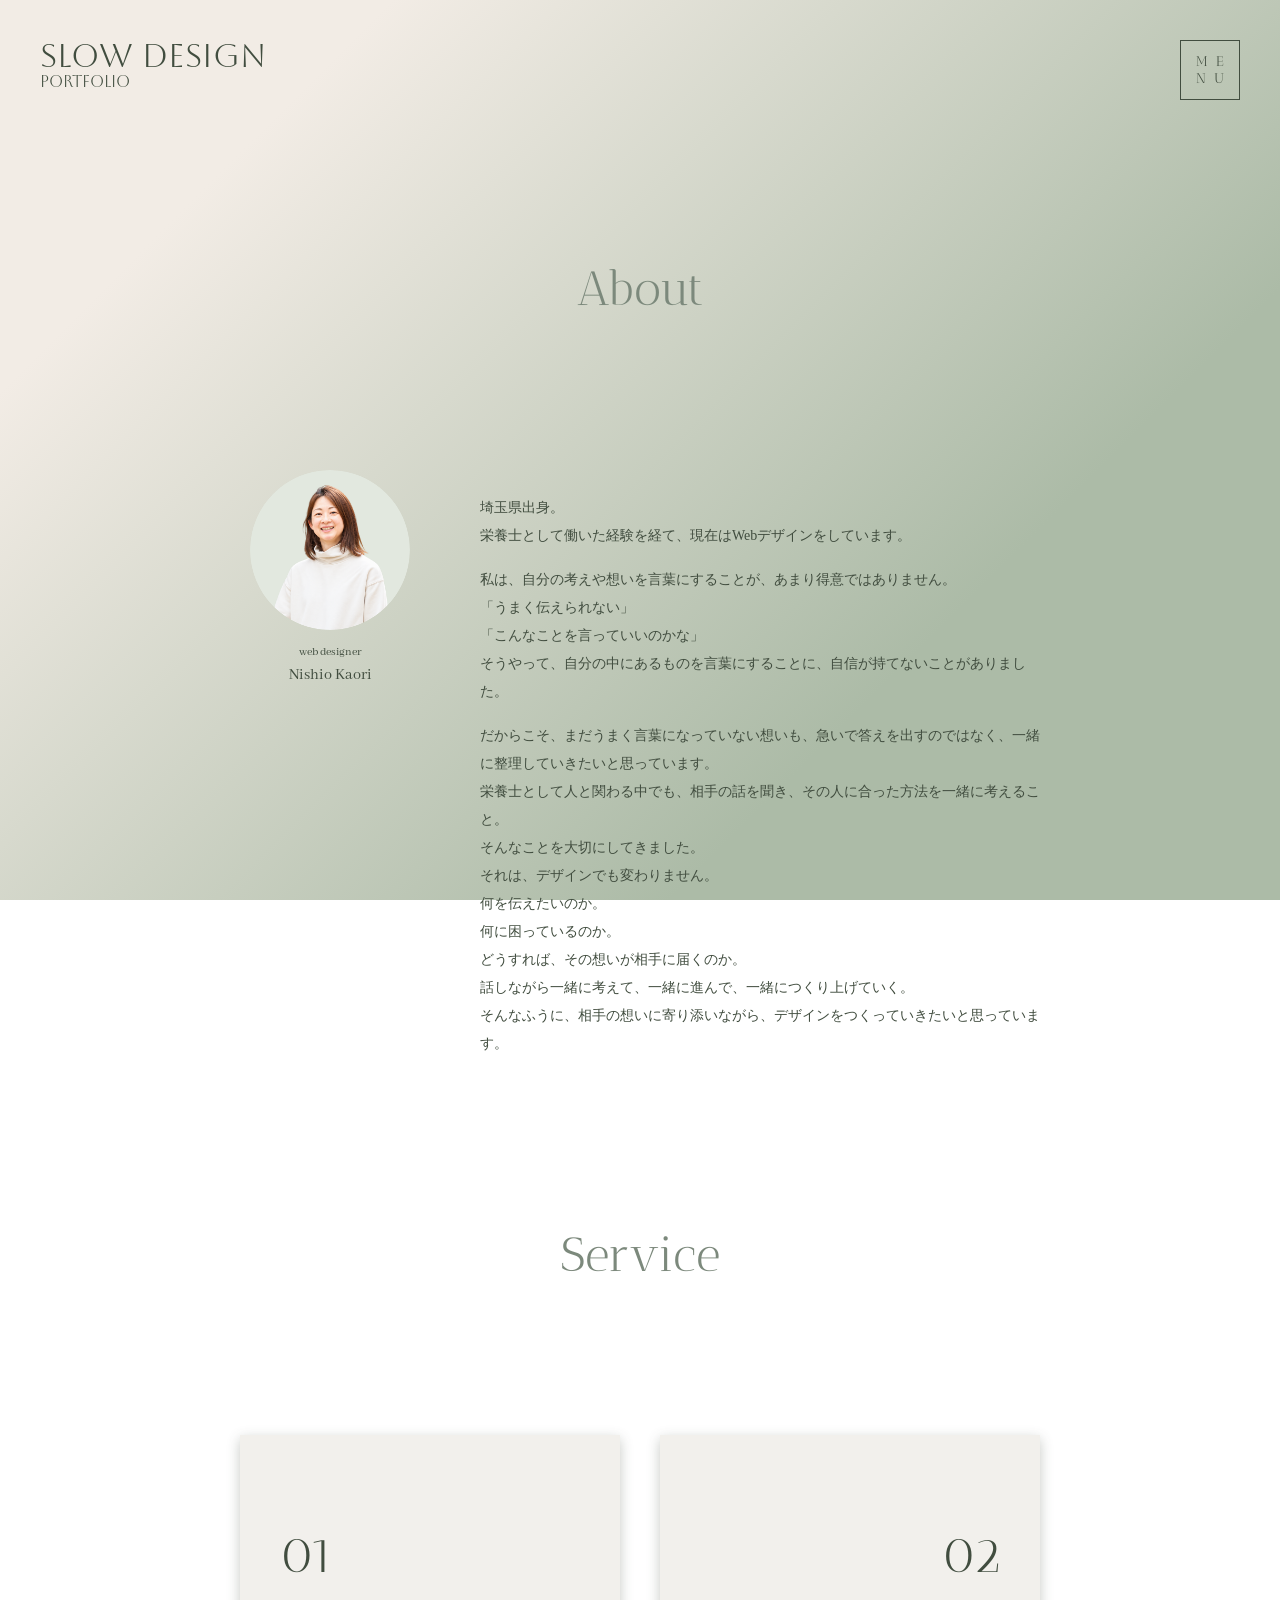
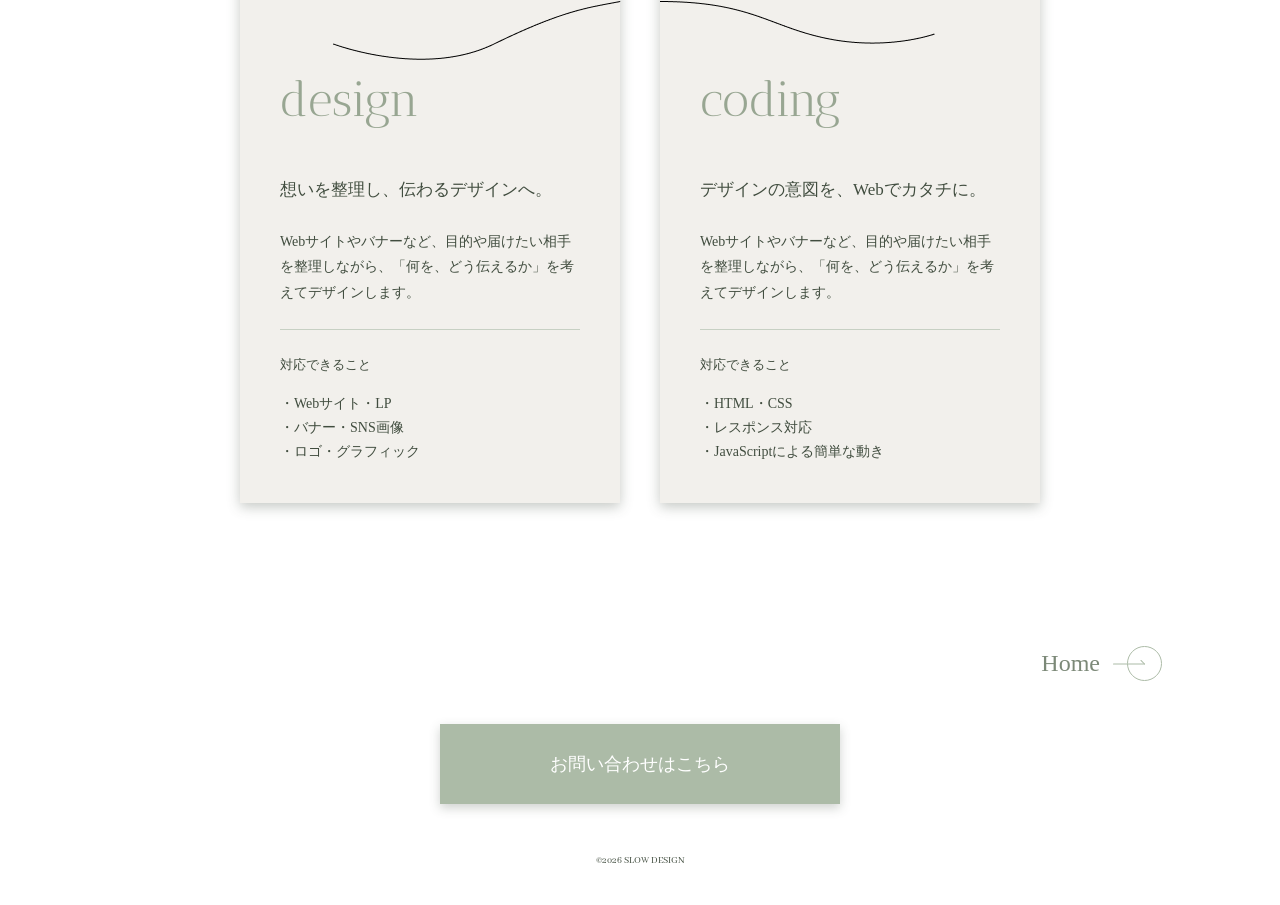
==== portfolio/about.html @ 8094ee2d "更新2回目" ====
<!DOCTYPE html>
<html lang="ja">
<head>
    <meta charset="UTF-8">
    <meta name="viewport" content="width=device-width, initial-scale=1.0">
<!-- Google Fonts -->
    <link rel="preconnect" href="https://fonts.googleapis.com">
    <link rel="preconnect" href="https://fonts.gstatic.com" crossorigin>
    <link href="https://fonts.googleapis.com/css2?family=Abhaya+Libre:wght@400;500;600;700;800&family=Aboreto&family=Antic+Didone&display=swap" rel="stylesheet">

<!-- css -->
    <link rel="stylesheet" href="css/reset.css">
    <link rel="stylesheet" href="css/style.css">
    <link rel="stylesheet" href="css/about.css">

<!-- Title -->
    <title>SLOW DESIGN PORTFOLIO</title>

</head>

<body>
    <!-- 背景 -->
     <div class="background"></div>

    <!-- ヘッダー -->
     <header class="header">

    <!-- ロゴ -->
        <a href="#" class="header-logo">
            <span class="header-logo-main">SLOW DESIGN</span>
            <span class="header-logo-sub">PORTFOLIO</span>
        </a>
     <!-- メニュー -->    
        <a class="menu-button" href="menu.html" aria-label="メニューを開く">
            <span>ME</span>
            <span>NU</span>
        </a>
     </header>

     <main class="about-page">
        <section class="about-intro">
            <h1 class="about-page-title">About</h1>

            <div class="about-profile">
                <div class="about-profile-info">
                    <img src="images/pf-profile.png" alt="プロフィール画像">
                    <p class="about-role">web designer</p>
                    <p class="about-name">Nishio Kaori</p>
                </div>

                <div class="about-text">
                    <p>
                        埼玉県出身。<br>栄養士として働いた経験を経て、現在はWebデザインをしています。
                    </p>
                    <p>私は、自分の考えや想いを言葉にすることが、あまり得意ではありません。<br>「うまく伝えられない」<br>「こんなことを言っていいのかな」<br>そうやって、自分の中にあるものを言葉にすることに、自信が持てないことがありました。
                    </p> 
                    <p>だからこそ、まだうまく言葉になっていない想いも、急いで答えを出すのではなく、一緒に整理していきたいと思っています。<br>栄養士として人と関わる中でも、相手の話を聞き、その人に合った方法を一緒に考えること。<br>そんなことを大切にしてきました。<br>それは、デザインでも変わりません。<br>何を伝えたいのか。<br>何に困っているのか。<br>どうすれば、その想いが相手に届くのか。<br>話しながら一緒に考えて、一緒に進んで、一緒につくり上げていく。<br>そんなふうに、相手の想いに寄り添いながら、デザインをつくっていきたいと思っています。
                    </p>
                </div>
            </div>
        </section>

        
     <!--  Service -->
       <section class="service-intro" id="service">
        <h2 class="service-page-title">Service</h2>

        <div class="service-cards">
            <article class="service-card">
                <p class="service-number1">01</p>
                <div class="service-curve-left" aria-hidden="true">
                    <img src="images/Line 11.png" alt="">
                </div>
                <h3 class="service-name">design</h3>
                <p class="service-lead">想いを整理し、伝わるデザインへ。</p>
                <p class="service-description">
                    Webサイトやバナーなど、目的や届けたい相手を整理しながら、「何を、どう伝えるか」を考えてデザインします。
                </p>
                <div class="service-details">
                    <p>対応できること</p>
                    <ul>
                        <li>Webサイト・LP</li>
                        <li>バナー・SNS画像</li>
                        <li>ロゴ・グラフィック</li>
                    </ul>
                </div>
            </article>

            <article class="service-card">
                <p class="service-number2">02</p>
                <div class="service-curve-right service-curve-right" aria-hidden="true">
                    <img src="images/Line 12.png" alt="">
                </div>
                <h3 class="service-name">coding</h3>
                <p class="service-lead">デザインの意図を、Webでカタチに。</p>
                <p class="service-description">
                    Webサイトやバナーなど、目的や届けたい相手を整理しながら、「何を、どう伝えるか」を考えてデザインします。
                </p>
                <div class="service-details">
                    <p>対応できること</p>
                    <ul>
                        <li>HTML・CSS</li>
                        <li>レスポンス対応</li>
                        <li>JavaScriptによる簡単な動き</li>
                    </ul>
                </div>
            </article>
        </div>
       </section>
     </main>

      <!-- footer -->
    <footer class="detail-footer">
        <nav class="detail-footer-nav" aria-label="ページ移動">
            

            <a class="detail-home" href="index.html">
                <span>Home</span>
                <span class="detail-allworks-icon detail-home-icon" aria-hidden="true">
                    <span class="arrow-allworks-icon"></span>
                </span>
            </a>
        </nav>

        <a class="detail-contact-button" href="index.html#contact">お問い合わせはこちら</a>

        <small class="detail-copyright">©️2026 SLOW DESIGN</small>
    </footer>



</body>
</html>
---- portfolio/css/style.css ----
@charset "utf-8";


html {
scroll-behavior: smooth;
}

body {
color: #444d3f;
font-family: "Yu Mincho", "YuMincho", serif;
font-weight: 400;
line-height: 1.7;
}


/* =========================
   Font
========================= */

/* セクションタイトル */
.section-title {
font-family: "Antic Didone", serif;
}

/* ロゴ */
.header-logo {
    font-family: "Aboreto",serif;
}
/* その他の英語 */
.en-text {
font-family: "Abhaya Libre", serif;
}


/*==========
background
============*/

.background {
    position: fixed;
    inset: 0;
    z-index: 0;

    background: linear-gradient(
        135deg,
        #F2ECE5 18%,
        #ACBBA7 72%,
        #ACBBA7 100%
    );
}


/*==========
ヘッダー　ロゴ
===========*/

.header-logo {
    position: fixed;
    top: 40px;
    left: 40px;
    z-index: 10;
    display: flex;
    flex-direction: column;
    gap: 2px;
    color: #414D3F;
    font-family: "Aboreto",serif;
}

.header-logo-main {
    font-size: 32px;
    line-height: 1;
}
.header-logo-sub {
    font-size: 16px;
    line-height: 1;
}


/*==========
ヘッダー　MENU
===========*/

.menu-button {
    position: fixed;
    top: 40px;
    right: 40px;
    width: 60px;
    height: 60px;
    display: flex;
    flex-direction: column;
    gap: 3px;
    justify-content: center;
    align-items: center;

    border: 1px solid #414D3F;
    background: transparent;
    color: #414D3F;
    font-family: "Antic Didone", serif;
    font-size: 14px;
    line-height: 1;
    letter-spacing: 0.6em;

    cursor: pointer;
    z-index: 10;
}

.menu-button span {
    transform: translateX(0.3em);
}

/*==========
FV
===========*/
.fv-main {
    position: relative;
    padding-top: 70vh;
}

.fv-content {
    width: 100%;
}


/* FVコピー */
.fv-copy {
    margin-left: 15%;
    display: flex;
    flex-direction: column;
    gap: 16px;
}
.fv-copy-main {
    font-size: 24px;
}
.fv-copy-sub {
    font-size: 32px;
    margin-left: 290px;
}

/* ============
スクロールダウン
================ */
.scroll {
    margin-top: 80px;     
    display: flex;
    flex-direction: column;
    align-items: center;
    gap: 12px;
}

.scroll-text {
    writing-mode: vertical-lr;
    font-family: "Abhaya Libre", serif;
    font-size: 12px;
}
.scroll-line {
    position: relative;
    overflow: hidden;
    width: 1px;
    height: 80px;
    background-color: #C7D0C3;
}

.scroll-line::after {
    position: absolute;
    inset: 0;
    background-color: #444d3f;
    content: "";
    transform: scaleY(0);
    transform-origin: top;
    animation: scroll-line-flow 2.5s cubic-bezier(1, 0, 0, 1) infinite;
}

@keyframes scroll-line-flow {
    0% {
        transform: scaleY(0);
        transform-origin: top;
    }

    50% {
        transform: scaleY(1);
        transform-origin: top;
    }

    50.1% {
        transform: scaleY(1);
        transform-origin: bottom;
    }

    100% {
        transform: scaleY(0);
        transform-origin: bottom;
    }
}

/* サブコピー */
.sub-copy {
    margin-top: 80px;
    text-align: center;
    
}

/* サブコピーの動き*/
.text-reveal {
    opacity: 1;
    transform: translateY(0);
    transition: opacity 2.8s ease, transform 2.8s ease;
}

.js .text-reveal:not(.is-visible) {
    opacity: 0;
    transform: translateY(16px);
}

.sub-copy .text-reveal:nth-child(2) {
    transition-delay: 2.0s;
}

@media (prefers-reduced-motuon: reduce) {
    .text-reveal {
        transition: none;
        transition-delay: 0s;
        transform: none;
        opacity: 1;
    }
}




/*==========
ABOUT 
===========*/

.about {
    position: relative;
    min-height: 252px;
    margin-top: 240px;
    padding: 0 12% 0;

}

.about-title {
    position: absolute;
    top: 0;
    left: 15%;
    margin: 0;
    writing-mode: vertical-rl;
    font-size: 64px;
    font-weight: 400;
    line-height: 1;
    color: #fbfbfb;
}

.about-content {
    width: min(800px, calc(100% - 40px));
    margin-inline: auto;
}

.about-text {
    width: fit-content;
    max-width: 100%;
    font-size: 14px;
    margin-inline: auto;
    text-align: left;
    line-height: 2;
    letter-spacing: 2%;
}

.about-text p + p {
    margin-top: 8px;
}

.more-button {
    display: flex;
    align-items: center;
    /*justify-content: center;*/
    padding-left: 43px;
    width: 180px;
    min-height: 32px;
    margin: 40px 0 0 auto;
    border-radius: 5px;
    background: #F2F0EC;
    box-shadow: 0 3px 8px rgb(65 77 63 / 25%);
    color: #ACBBA7;
    font-family: "Abhaya Libre", serif;
    font-size: 14px;
    text-decoration: none;
}

/* and more の右矢印 */
.more-button {
    position: relative;
    display: flex;
    align-items: center;

}

.more-arrow {
    position: absolute;
    right: 16px;
    width: 20px;
    height: 1px;
    background: #ACBBA7;
}

.more-arrow::after {
    position: absolute;
    top: -4px;
    right: 0;
    width: 8px;
    height: 8px;
    border-top: 1px solid #ACBBA7;
    border-right: 1px solid #ACBBA7;
    content: "";
    transform: rotate(45deg);
}


/* ホバー時に色変える */
.more-button {
    transition: background-color 0.3s ease, color 0.3s ease;
}

.more-arrow,
.more-arrow::after {
    transition: background-color 0.3s ease, border-color 0.3s ease;
}

.more-button:hover {
    background-color: #ACBBA7;
    color: #fff;
}

.more-button:hover .more-arrow {
    background-color: #fff;
}
.more-button:hover .more-arrow::after {
    border-color: #fff;
}



/*=============
works
==============*/
.works {
    position: relative;
    margin-top: 240px;
}

.works-title {
    position: absolute;
    top: 0;
    left: 15%;
    margin: 0;
    writing-mode: vertical-rl;
    font-size: 64px;
    font-weight: 400;
    line-height: 1;
    color: #fbfbfb;
}

.works-content {
    width: min(800px, calc(100% - 64px));
    margin-inline: auto;
}

.works-meta {
    width: 100%;
}

.works-heading {
    display: flex;
    align-items: baseline;
    justify-content: flex-end;
    gap: 32px;
    margin-bottom: 12px;
    white-space: nowrap;
}

.works-category {
    flex: 0 0 auto;
    margin: 0;
    font-family: "Antic Didone", serif;
    font-size: 32px;
    font-weight: 400;
}

.works-types {
    display: flex;
    flex: 0 0 auto;
    gap: 20px;
    align-items: flex-end;
}

.works-types span {
    color: #fbfbfb;
    font-family: "Antic Didone", serif;
    font-size: 16px;
    display: inline-block;
    line-height: 1;
}

.works-types span.is-active {
    color: #444d3f;
    font-size: 2em;
    transform-origin: center bottom;
}

.works-image {
    position: relative;
    display: grid;
    place-items: center;
    min-height: 465px;
    overflow: hidden;
    border-radius: 10px;
}

.works-image img {
    display: block;
    width: 78%;
    height: auto;
    object-fit: contain;
}

/* スライダー矢印 */
.works-arrow {
    position: absolute;
    top: 50%;
    z-index: 1;
    width: 28px;
    height: 28px;
    padding: 0;
    border: 0;
    background: transparent;
    cursor: pointer;
    transform: translateY(-50%) rotate(45deg);
}

/* 矢印の2本の線 */
.works-arrow::before,
.works-arrow::after {
    position: absolute;
    content: "";
    background: #fff;
}

/* 横線 */
.works-arrow::before {
    width: 28px;
    height: 1px;
}
/* 縦線 */
.works-arrow::after {
    width: 1px;
    height: 28px;
}

/* 左向き */
.works-arrow-prev {
    left: 32px;
    transform: translateY(-50%) rotate(-45deg);
}

/* 右向き */
.works-arrow-next {
    right: 32px;
    transform: translateY(-50%) rotate(135deg);
}

/* and more の右矢印 */
.works-more {
    position: relative;
    display: flex;
    align-items: center;

}

.more-arrow {
    position: absolute;
    right: 16px;
    width: 20px;
    height: 1px;
    background: #ACBBA7;
}

.more-arrow::after {
    position: absolute;
    top: -4px;
    right: 0;
    width: 8px;
    height: 8px;
    border-top: 1px solid #ACBBA7;
    border-right: 1px solid #ACBBA7;
    content: "";
    transform: rotate(45deg);
}


.works-arrow-prev {
    left: 24px;
}

.works-arrow-next {
    right: 24px;
}

.works-caption {
    margin: 12px 0 0;
    text-align: right;
}

.works-more {
    position: relative;
    margin-top: 42px;
    margin-right: 0;
}

/*==========
Service
==========*/
.service {
    position: relative;
    margin-top: 240px;
    padding-bottom: 240px;
}

.service::after {
    position: absolute;
    right: 0;
    bottom: 0;
    left: 0;
    z-index: -1;
    height: 45%;
    background: linear-gradient(110deg, #F2ECE5, #ACBBA7);
    content: "";
}

.service-title {
    position: absolute;
    top: 0;
    left: 15%;
    margin: 0;
    color: #fbfbfb;
    font-size: 64px;
    font-weight: 400;
    line-height: 1;
    writing-mode: vertical-rl;
}

.service-cards {
    display: flex;
    justify-content: center;
    gap: 40px;
    width: min(800px, calc(100% - 64px));
    margin-inline: auto;
}

.service-card {
    position: relative;
    box-sizing: border-box;
    flex: 0 1 380px;
    min-height: 430px;
    padding: 80px 40px 40px;
    background: #F2F0EC;
    box-shadow: 0 4px 12px rgb(65 77 63 / 30%);
}

.service-number1 {
    margin: 0;
    text-align: left;
    font-family: "Antic Didone", serif;
    font-size: 48px;
}

.service-number2 {
    margin: 0;
    text-align: right;
    font-family: "Antic Didone", serif;
    font-size: 48px;
}

.service-curve-left {
    width: calc(100% + 80px);
    height: 42px;
    margin: 4px 53px 16px;
}

.service-curve-right {
    width: calc(100% + 80px);
    height: 42px;
    margin: 4px -40px 16px;
}

.service-curve img {
    display: block;
    width: 100%;
    height: 100%;
    object-fit: fill;
}

.service-name {
    margin: 0;
    color: #98a692;
    font-family: "Antic Didone", serif;
    font-size: 48px;
    font-weight: 400;
}

.service-lead {
    margin: 36px 0 24px;
    font-size: 17px;
}

.service-description {
    font-size: 14px;
    line-height: 1.8;
}

.service-details {
    font-size: 14px;
    margin-top: 24px;
    padding-top: 24px;
    border-top: 1px solid #C7D0C3;
}

.service-details p {
    font-size: 13px;
    margin: 0 0 16px;
}

.service-details ul {
    margin: 0;
    padding: 0;
    list-style: none;
}

.service-details li::before {
    content: "・";
}

/*============
contact
=============*/
.contact {
    position: relative;
    display: flex;
    align-items: center;
    justify-content: center;
}
.contact-title {
    position: absolute;
    top: 50%;
    left: 15%;
    margin: 0;
    color: #fbfbfb;
    font-size: 64px;
    font-weight: 400;
    line-height: 1;
    writing-mode: vertical-rl;
    transform: translateY(-50%);
}

.contact-content {
    width: min(100%, 0);
    margin-inline: auto;
}

.contact-content p {
    margin: 0;
    font-size: 14px;
    line-height: 1.8;
    text-align: left;
}

.contact-button {
    display: flex;
    align-items: center;
    justify-content: center;
    width: min(100%, 300px);
    min-height: 64px;
    margin: 40px auto 0;
    border-radius: 5px;
    background: #ACBBA7;
    box-shadow: 0 4px 10px rgb(65 77 63 / 25%);
    color: #fff;
    font-size: 15px;
    text-decoration: none;
}


.footer {
    position: relative;
    padding-top: 140px;
    text-align: center;
}

.copyright {
    display: block;
    margin: 0;
    font-size: 10px;
}



/* sp */
@media (max-width: 767px) {

    .header-logo {
        top: 20px;
        left: 20px;
    }

    .header-logo-main {
        font-size: 20px;
    }

    .header-logo-sub {
        font-size: 12px;
    }

    .menu-button {
        top: 20px;
        right: 20px;
        width: 40px;
        height: 40px;
        font-size: 10px;
    }

    .fv-copy {
        display: flex;
        flex-direction: column;
        gap: 12px;

        width: fit-content;
        max-width: calc(100% - 40px);
        margin-inline: auto;
    }

    .fv-copy-main {
        font-size: 18px;
    }

    .fv-copy-sub {
        margin-left: auto;
        margin-right: 0;
        font-size: 24px;
    }
/* About */
    .about {
        position: relative;
        margin-top: 160px;
    }

    .about-title {
        position: absolute;
        left: 0;
        font-size: 96px;
        z-index: 0;
    }
    .about-content {
        width: 100%;
        max-width: none;
        padding-top: 24px;
    }

    .about-text {
        position: relative;
        width: auto;
        text-align: left;
        z-index: 1;
    }

    .more-button {
        margin: 120px auto 0;
    }

/* Works */
    .works {
        margin-top: 140px;
    }

    .works-title {
        position: absolute;
        left: 0;
        font-size: 96px;
    }

    .works-content {
        padding-top: 24px;
    }

    .works-types {
    gap: 16px;
    }

    .works-types span {
    font-size: 12px;
    }

    .works-types span.is-active {
    font-size: 16px;
    }

    .worka-content {
        width: calc(100% - 80px);
    }
    
    .works-image {
        min-height: 0;
    }

    .works-image img {
        width: 100%;
    }

    .works-more {
        margin: 42px auto 0;
    }

    .works-arrow::before {
        width: 13px
    }

    .works-arrow::after {
    height: 13px;
    }

    .works-more {
        margin: 100px auto 0;
}

/* service */
    .service-title {
        left: 0;
        font-size: 96px;
    }

    .service-cards {
        flex-direction: column;
        align-items: center;
        gap: 40px;
        width: calc(100% - 80px);
        padding-top: 24px;
    }

    .service-card {
        flex: none;
        width: 100%;
        min-height: 622px;
        padding: 80px 24px 40px;
    }

    .service {
        margin-top: 140px;
        padding-bottom: 0;

    }

    .service-lead {
    font-size: 16px;
}

/* contact */
    .contact-title {
        position: absolute;
        left: 0;
        font-size: 96px;
        margin-top: 100px;
        z-index: 0;
    }

    .contact-content {
        padding-top: 124px;
}

    .contact-content p {
        position: relative;
        font-size: 13px;
        max-width: 310px;
        z-index: 1;
    }



@media (max-width: 480px) {
    .fv-copy-main {
        font-size: 16px;
    }



    }
}
---- portfolio/css/about.css ----
@charset "utf-8";


html {
  scroll-behavior: smooth;
}

body {
  color: #414D3F;
  font-family: "Yu Mincho", "YuMincho", serif;
  font-weight: 400;
  line-height: 1.7;
}


/* =========================
   Font
========================= */

/* セクションタイトル */
.section-title {
  font-family: "Antic Didone", serif;
}

/* ロゴ */
.header-logo {
    font-family: "Aboreto",serif;
}
/* その他の英語 */
.en-text {
  font-family: "Abhaya Libre", serif;
}


/*==========
background
============*/

.background {
    position: fixed;
    inset: 0;
    z-index: 0;

    background: linear-gradient(
        135deg,
        #F2ECE5 18%,
        #ACBBA7 72%,
        #ACBBA7 100%
    );
}


/*==========
ヘッダー　ロゴ
===========*/

.header-logo {
    position: fixed;
    top: 40px;
    left: 40px;
    z-index: 10;
    display: flex;
    flex-direction: column;
    gap: 2px;
    color: #414D3F;
    font-family: "Aboreto",serif;
}

.header-logo-main {
    font-size: 32px;
    line-height: 1;
}
.header-logo-sub {
    font-size: 16px;
    line-height: 1;
}


/*==========
ヘッダー　MENU
===========*/

.menu-button {
    position: fixed;
    top: 40px;
    right: 40px;
    width: 60px;
    height: 60px;
    display: flex;
    flex-direction: column;
    gap: 3px;
    justify-content: center;
    align-items: center;

    border: 1px solid #414D3F;
    background: transparent;
    color: #414D3F;
    font-family: "Antic Didone", serif;
    font-size: 14px;
    line-height: 1;
    letter-spacing: 0.6em;

    cursor: pointer;
    
}

.menu-button span {
    transform: translateX(0.3em);
}




.about-intro {
    padding: 240px 0 0;
}

.about-page {
    position: relative;
    z-index: 1;
}

.about-page-title {
    margin: 0;
    color: #7c897c;
    font-family: "Antic Didone", serif;
    font-size: 48px;
    font-weight: 400;
    text-align: center;
}

.about-profile {
    display: grid;
    grid-template-columns: 180px minmax(0, 1fr);
    gap: 60px;
    width: min(800px, calc(100% - 64px ));
    margin: 140px auto 0;
}

.about-profile-info {
    text-align: center;
}

.about-profile-info img {
    display: block;
    width: 160px;
    aspect-ratio: 1;
    margin: 0 auto;
    border-radius: 50%;
    object-fit: cover;
}

.about-role {
    margin: 12px 0 0;
    font-family: "Abhaya Libre", serif;
    font-size: 12px;
}

.about-name {
    margin: 0;
    font-family: "Abhaya Libre", serif;
    font-size: 16px;
}

.about-text {
    font-size: 14px;
    line-height: 2;
    padding: 24px 0 0;
}

.about-text p {
    margin: 0 0 16px;
}


/*==========
 Service
==========*/
.service-intro {
    position: relative;
    margin-top: 140px;
}


.service-page-title {
    margin: 140px;
    color: #7c897c;
    font-family: "Antic Didone", serif;
    font-size: 48px;
    font-weight: 400;
    text-align: center;
}

.service-cards {
    display: flex;
    justify-content: center;
    gap: 40px;
    width: min(800px, calc(100% - 64px));
    margin-inline: auto;
}

.service-card {
    position: relative;
    box-sizing: border-box;
    flex: 0 1 380px;
    min-height: 430px;
    padding: 80px 40px 40px;
    background: #F2F0EC;
    box-shadow: 0 4px 12px rgb(65 77 63 / 30%);
}

.service-number1 {
    margin: 0;
    text-align: left;
    font-family: "Antic Didone", serif;
    font-size: 48px;
}

.service-number2 {
    margin: 0;
    text-align: right;
    font-family: "Antic Didone", serif;
    font-size: 48px;
}

.service-curve-left {
    width: calc(100% + 80px);
    height: 42px;
    margin: 4px 53px 16px;
}

.service-curve-right {
    width: calc(100% + 80px);
    height: 42px;
    margin: 4px -40px 16px;
}

.service-curve img {
    display: block;
    width: 100%;
    height: 100%;
    object-fit: fill;
}

.service-name {
    margin: 0;
    color: #98a692;
    font-family: "Antic Didone", serif;
    font-size: 48px;
    font-weight: 400;
}

.service-lead {
    margin: 36px 0 24px;
    font-size: 17px;
}

.service-description {
    font-size: 14px;
    line-height: 1.8;
}

.service-details {
    font-size: 14px;
    margin-top: 24px;
    padding-top: 24px;
    border-top: 1px solid #C7D0C3;
}

.service-details p {
    font-size: 13px;
    margin: 0 0 16px;
}

.service-details ul {
    margin: 0;
    padding: 0;
    list-style: none;
}

.service-details li::before {
    content: "・";
}


/*=================
footer
=================*/
.detail-footer {
    position: relative;
    z-index: 1;
    padding: 140px 0 28px;
}

.detail-footer-nav {
    display: flex;
    justify-content: space-between;
    width: min(100% - 320px, 1080px);
    margin: 0 160px;
    color: #7C8978;
    font-size: 24px;
}

/* ==================
左のAll Works の矢印　
=====================*/
.detail-allworks {
    display: flex;
    align-items: center;
    gap: 12px;
}

/* 丸の配置の要素 */
.detail-allworks-icon {
    position: relative;
    display: block;
    flex: 0 0 50px;
    height: 35px;
}

.detail-allworks-icon::before {
    position: absolute;
    top: 0;
    left: 0;
    width: 35px;
    height: 35px;
    border: 1px solid #ACBBA7;
    border-radius: 50%;
    content: "";
}

/* 丸の中央から右に伸びる線 */
.arrow-allworks-icon {
    position: absolute;
    top: 50%;
    left: 17px;
    width: 32px;
    height: 1px;
    border-radius: 9999px;
    background-color: #acbba7;
    transform: translateY(-50%);
}

/* 左向き矢印の上側の線 */
.arrow-allworks-icon::before {
    position: absolute;
    top: 0;
    left: o;
    width: 6px;
    height: 1px;
    border-radius: 9999px;
    background-color: #acbba7;
    content: "";
    transform: rotate(-45deg);
    transform-origin: 0.5px 50%;
}


/*=========
右のHome 矢印
============ */
.detail-home {
  display: flex;
  align-items: center;
  gap: 12px;
  margin-left: auto;
}

.detail-home-icon {
  transform: scaleX(-1);
}

.detail-allworks-icon::before {
    position: absolute;
    top: 0;
    left: 0;
    width: 35px;
    height: 35px;
    border: 1px solid #ACBBA7;
    border-radius: 50%;
    content: "";
}

/* 丸の中央から右に伸びる線 */
.arrow-allworks-icon {
    position: absolute;
    top: 50%;
    left: 17px;
    width: 32px;
    height: 1px;
    border-radius: 9999px;
    background-color: #acbba7;
    transform: translateY(-50%);
}

/* 左向き矢印の上側の線 */
.arrow-allworks-icon::before {
    position: absolute;
    top: 0;
    left: 0;
    width: 6px;
    height: 1px;
    border-radius: 9999px;
    background-color: #acbba7;
    content: "";
    transform: rotate(-45deg);
    transform-origin: 0.5px 50%;
}


.detail-contact-button {
    display: flex;
    align-items: center;
    justify-content: center;
    width: 400px;
    min-height: 80px;
    margin: 40px auto 0;
    background: #acbba7;
    box-shadow: 0 4px 10px rgb(65 77 63 / 25%);
    color: #fff;
    font-size: 18px;
}
/*  コピーライト */
.detail-copyright {
    display: block;
    margin-top: 48px;
    font-family: "Abhaya Libre", serif;
    font-size: 10px;
    text-align: center;
}




/* sp */
@media (max-width: 767px) {

    .header-logo {
        top: 20px;
        left: 20px;
    }

    .header-logo-main {
        font-size: 20px;
    }

    .header-logo-sub {
        font-size: 12px;
    }

    .menu-button {
        top: 20px;
        right: 20px;
        width: 40px;
        height: 40px;
        font-size: 10px;
    }

    .fv-copy {
        display: flex;
        flex-direction: column;
        gap: 12px;

        width: fit-content;
        max-width: calc(100% - 40px);
        margin-inline: auto;
    }

    .fv-copy-main {
        font-size: 18px;
    }

    .fv-copy-sub {
        margin-left: auto;
        margin-right: 0;
        font-size: 24px;
    }

}

/* sp */
    @media (max-width: 767px) {
        .about-intro {
            padding-top: 140px;
        }

        .about-page-title {
            margin-bottom: 80px;
        }

        .about-profile {
            display: flex;
            flex-direction: column;
            gap: 0;
            width: 100%;
            margin: 0 auto;
        }

        .about-profile-info img {
            width: 160px;
        }

        .about-text {
            width: calc(100% - 80px);
            margin: 80px auto 0;
            text-align: left;
        }

        .about-text p {
            margin-bottom: 16px;
        }

        .service-intro {
            margin-top: 80px;
        }
        .service-page-title {
            margin: 80px auto;
        }

/* service */
    .service-title {
        left: 0;
        font-size: 96px;
    }

    .service-cards {
        flex-direction: column;
        align-items: center;
        gap: 40px;
        width: calc(100% - 80px);
        padding-top: 24px;
    }

    .service-card {
        flex: none;
        width: 100%;
        min-height: 622px;
        padding: 80px 24px 40px;
    }

    .service {
        margin-top: 140px;
        padding-bottom: 0;

    }

    .service-lead {
    font-size: 16px;
    }

/* footer */
    

    .detail-footer {
        padding: 0;
    }

    .detail-footer-nav {
        box-sizing: border-box;
        width: 100%;
        height: 24px;
        margin: 80px 0 0 0;
        padding-right: 40px;
        justify-content: flex-end;
        font-size: 16px;
    }

    .detail-contact-button {
        width: 172px;
        min-height: 34px;
        margin: 36px auto 0;
        font-size: 12px;
    }

    .detail-copyright {
        margin: 40px 0 20px;
    }



}
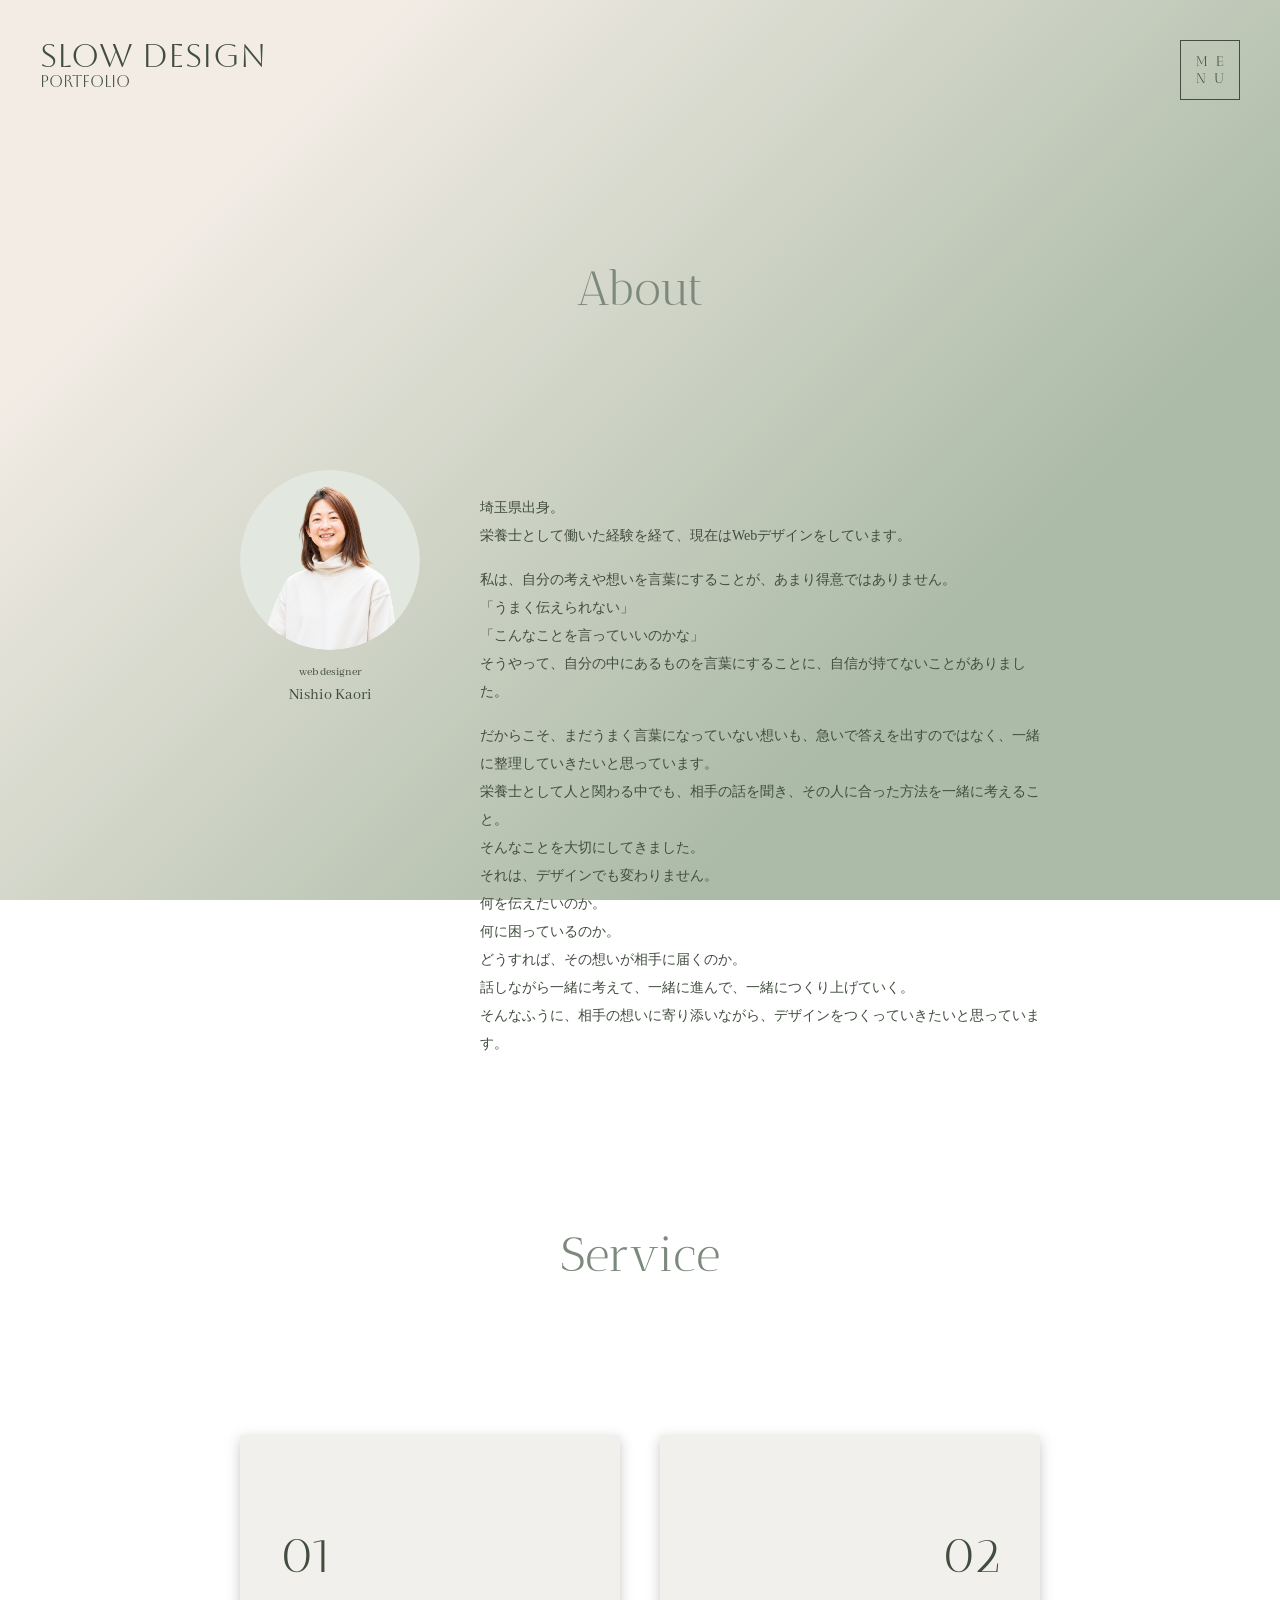
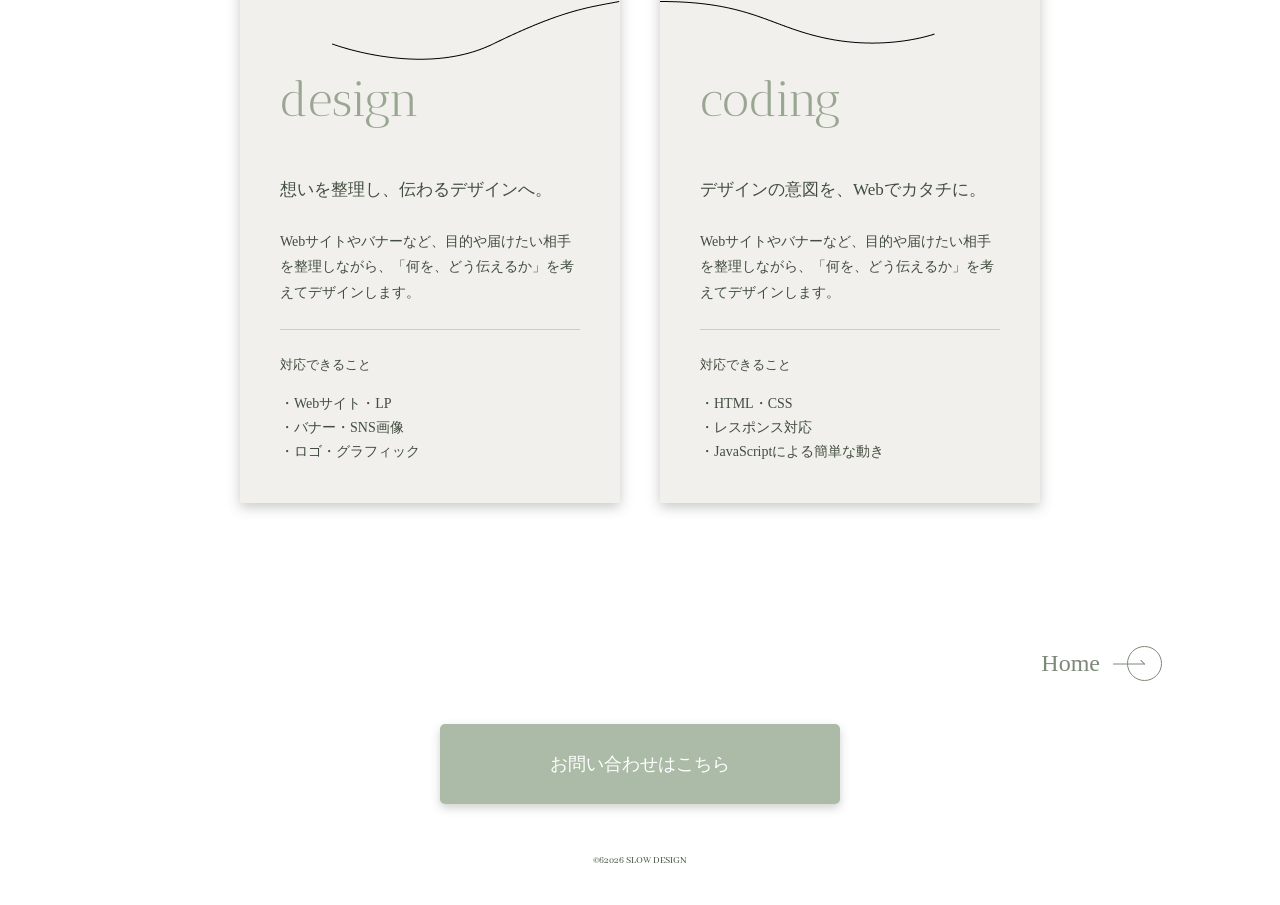
==== commit 7da91997: "3回目の提出" ====
--- a/portfolio/about.html
+++ b/portfolio/about.html
@@ -124,7 +124,7 @@
 
         <a class="detail-contact-button" href="index.html#contact">お問い合わせはこちら</a>
 
-        <small class="detail-copyright">©️2026 SLOW DESIGN</small>
+        <small class="detail-copyright">&copy;62026 SLOW DESIGN</small>
     </footer>
 
 
--- a/portfolio/css/style.css
+++ b/portfolio/css/style.css
@@ -102,6 +102,14 @@
 
     cursor: pointer;
     z-index: 10;
+    transition: background-color 0.3s ease, color 0..3s, border-color 0.3s ease;
+}
+
+.menu-button:hover,
+.munu-button:focus-visible {
+    background-color: #7C8978;
+    border-color: #7C8978;
+    color: #F2F0EC;
 }
 
 .menu-button span {
@@ -327,15 +335,15 @@
 }
 
 .more-button:hover {
-    background-color: #ACBBA7;
-    color: #fff;
+    background-color: #7C8978;
+    color: #F2F0EC;
 }
 
 .more-button:hover .more-arrow {
     background-color: #fff;
 }
 .more-button:hover .more-arrow::after {
-    border-color: #fff;
+    border-color: #F2F0EC;
 }
 
 
@@ -581,15 +589,29 @@
 }
 
 .service-curve-left {
-    width: calc(100% + 80px);
+    width: 100%;
     height: 42px;
-    margin: 4px 53px 16px;
+    margin: 4px 0 16px;
+    margin-left: 52px;
+}
+
+@media screen and (max-width: 890px) {
+    .service-curve-left {
+        margin-left: 40px;
+    }
 }
 
 .service-curve-right {
-    width: calc(100% + 80px);
+     width: 100%;
     height: 42px;
-    margin: 4px -40px 16px;
+    margin: 4px 0 16px;
+    margin-left: -40px;
+}
+
+@media screen and (max-width: 890px) {
+    .service-curve-right {
+        margin-left: -40px;
+    }
 }
 
 .service-curve img {
@@ -689,6 +711,17 @@
 }
 
 
+/* ホバー時に色変える */
+.contact-button {
+    transition: background-color 0.3s ease, color 0.3s ease;
+}
+
+.contact-button:hover {
+    background-color: #7C8978;
+    color: #F2F0EC;
+}
+
+
 .footer {
     position: relative;
     padding-top: 140px;
@@ -699,6 +732,113 @@
     display: block;
     margin: 0;
     font-size: 10px;
+}
+
+
+/* =============
+ローディング画面
+================ */
+.site-loader {
+    position: fixed;
+    inset: 0;
+    z-index: 9999;
+    display: grid;
+    place-items: center;
+    overflow: hidden;
+    background: #ACBBA7;
+    color: #F2F0EC;
+}
+
+.loader-content {
+    position: relative;
+    z-index: 2;
+    width: min(280px, 70vw);
+    text-align: center;
+    transition: opacity 0.5s ease;
+}
+
+.loader-logo {
+    margin-bottom: 12px;
+    font-family: "Aboreto",serif;
+    font-size: 32px;
+    line-height: 1;
+}
+
+.loader-percent {
+    margin-bottom: 8px;
+    font-family: "Antic Didone", serif;
+    font-size: 128px;
+    line-height: 1;
+}
+
+.loader-bar {
+    position: relative;
+    width: 100%;
+    height: 1px;
+    background: #7C8978;
+}
+
+.loader-bar span {
+    position: relative;
+    display: block;
+    width: 0;
+    height: 100%;
+    background: #F2F0EC;
+    transition: width 0.1s linear;
+}
+
+.loader-bar span::after {
+    position: absolute;
+    top: 50%;
+    right: 0;
+    width: 6px;
+    height: 6px;
+    border-radius: 50%;
+    background: #F2F0EC;
+    box-shadow: 0 0 10px 4px rgba(242, 240, 236, 0.7);
+    content: "";
+    transform: translate(50%, -50%);
+}
+
+.loader-mist {
+    position: absolute;
+    inset: 0;
+    overflow: hidden;
+    pointer-events: none;
+}
+
+.loader-mist span {
+    position: absolute;
+    width: 20vmax;
+    height: 20vmax;
+    border-radius: 50%;
+    background: rgba(255, 255, 255, 0.78);
+    filter: blur(35px);
+    opacity: 0;
+    transform: scale(0.65);
+}
+
+
+.site-loader.is-revealing .loader-content {
+    opacity: 0;
+}
+
+.site-loader.is-revealing .loader-mist span {
+    animation: loader-circle-float 0.8s ease-out forwards;
+}
+
+@keyframes loader-circle-float {
+    to {
+        opacity: 0.8;
+        transform: scale(1.05);
+    }
+}
+
+.site-loader.is-hidden {
+    visibility: hidden;
+    opacity: 0;
+    pointer-events: none;
+    transition: opacity 2.5s ease, visibility 0s linear 2.5s;
 }
 
 
@@ -860,6 +1000,16 @@
     .service-lead {
     font-size: 16px;
 }
+
+
+    .service-curve-left {
+        margin-left: -24px;
+    }
+
+    .service-curve-right {
+        margin-left: -24px;
+    }
+
 
 /* contact */
     .contact-title {
--- a/portfolio/css/about.css
+++ b/portfolio/css/about.css
@@ -143,7 +143,7 @@
 
 .about-profile-info img {
     display: block;
-    width: 160px;
+    width: 250px;
     aspect-ratio: 1;
     margin: 0 auto;
     border-radius: 50%;
@@ -223,16 +223,31 @@
     font-size: 48px;
 }
 
+
 .service-curve-left {
-    width: calc(100% + 80px);
+    width: 100%;
     height: 42px;
-    margin: 4px 53px 16px;
+    margin: 4px 0 16px;
+    margin-left: 52px;
+}
+
+@media screen and (max-width: 890px) {
+    .service-curve-left {
+        margin-left: 40px;
+    }
 }
 
 .service-curve-right {
-    width: calc(100% + 80px);
+     width: 100%;
     height: 42px;
-    margin: 4px -40px 16px;
+    margin: 4px 0 16px;
+    margin-left: -40px;
+}
+
+@media screen and (max-width: 890px) {
+    .service-curve-right {
+        margin-left: -40px;
+    }
 }
 
 .service-curve img {
@@ -364,7 +379,15 @@
   align-items: center;
   gap: 12px;
   margin-left: auto;
-}
+  color: #7C8978;
+  transition: color 0.3s ease;
+}
+
+.detail-home:hover,
+.detail-home:focus-visible {
+    color: #F2F0EC;
+}
+
 
 .detail-home-icon {
   transform: scaleX(-1);
@@ -376,9 +399,17 @@
     left: 0;
     width: 35px;
     height: 35px;
-    border: 1px solid #ACBBA7;
+    border: 1px solid #7C8978;
     border-radius: 50%;
     content: "";
+    border-color: currentColor;
+    transition: border-color 0.3s ease;
+}
+
+.detail-home .arrow-allworks-icon,
+.detail-home .arrow-allworks-icon::before {
+    background-color: currentColor;
+    transition: background-color 0.3s ease;
 }
 
 /* 丸の中央から右に伸びる線 */
@@ -419,7 +450,19 @@
     box-shadow: 0 4px 10px rgb(65 77 63 / 25%);
     color: #fff;
     font-size: 18px;
-}
+    border-radius: 5px;
+    transition: background-color 0.3s ease, color 0.3s;
+}
+
+.detail-contact-button:hover {
+    background-color: #7C8978;
+    color: #F2F0EC;
+}
+
+
+
+
+
 /*  コピーライト */
 .detail-copyright {
     display: block;
@@ -497,7 +540,7 @@
         }
 
         .about-profile-info img {
-            width: 160px;
+            width: 200px;
         }
 
         .about-text {
@@ -548,6 +591,15 @@
     font-size: 16px;
     }
 
+
+
+    .service-curve-left {
+        margin-left: -24px;
+    }
+
+    .service-curve-right {
+        margin-left: -24px;
+    }
 /* footer */
     
 
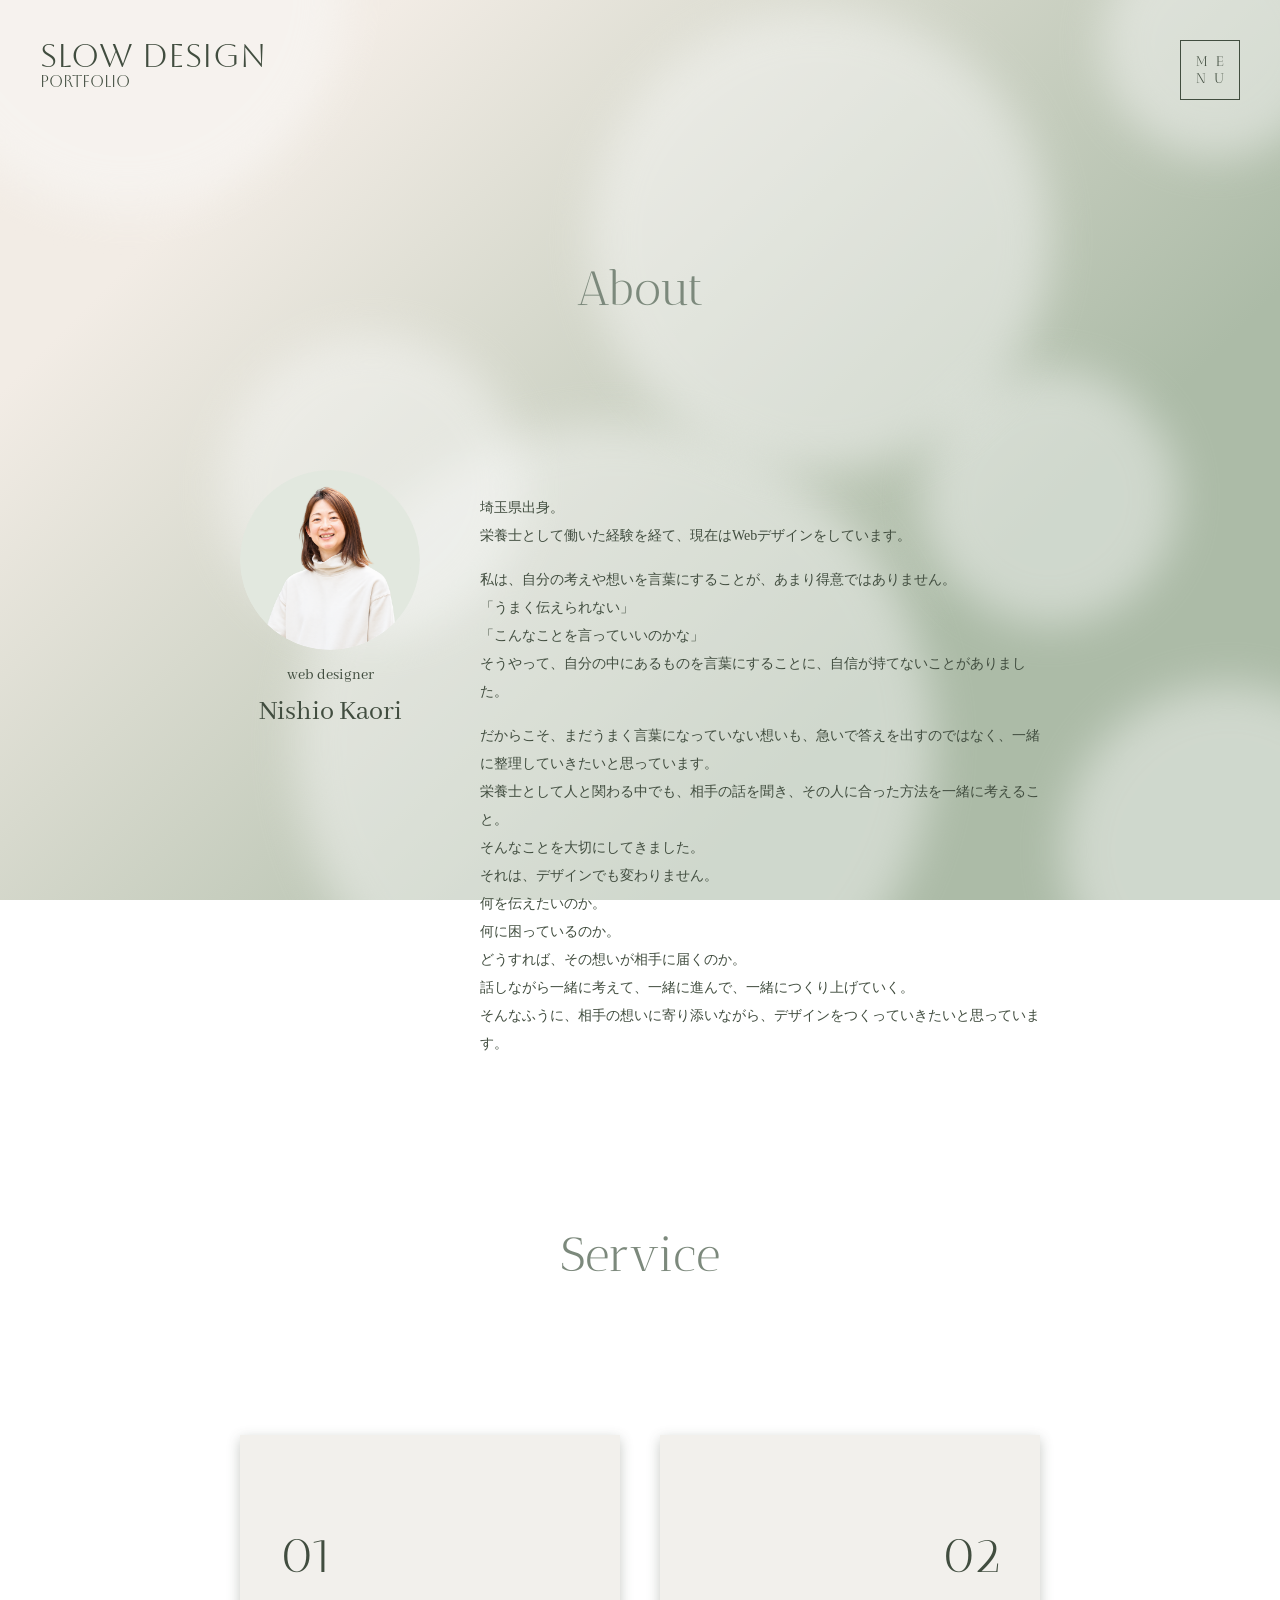
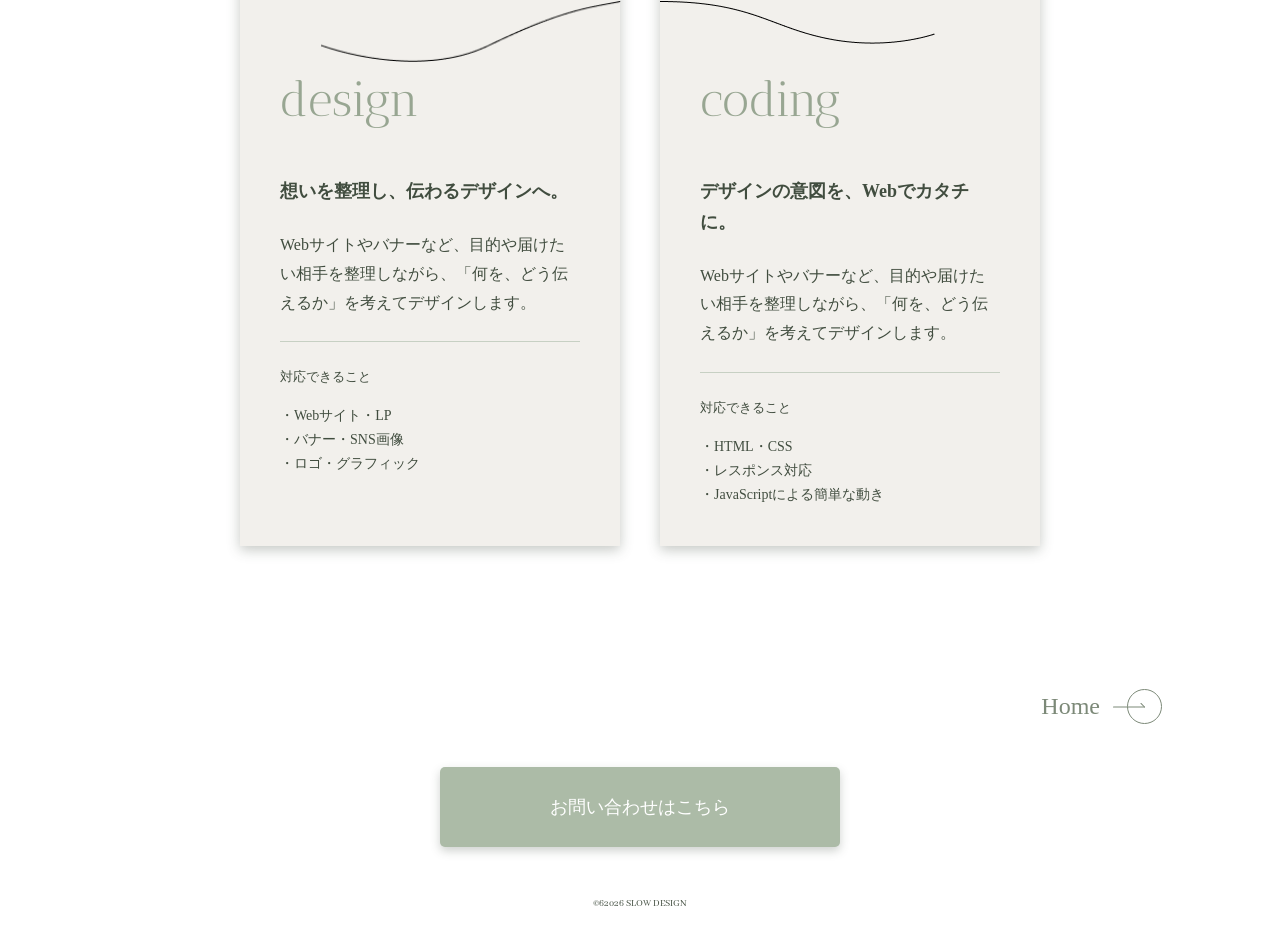
==== commit 3a1797cf: "4回目の提出" ====
--- a/portfolio/about.html
+++ b/portfolio/about.html
@@ -20,13 +20,21 @@
 
 <body>
     <!-- 背景 -->
-     <div class="background"></div>
+     <div class="background" aria-hidden="true">
+        <span></span>
+        <span></span>
+        <span></span>
+        <span></span>
+        <span></span>
+        <span></span>
+        <span></span>
+    </div>
 
     <!-- ヘッダー -->
      <header class="header">
 
     <!-- ロゴ -->
-        <a href="#" class="header-logo">
+        <a class="header-logo" href="index.html" aria-label="ホームを開く">
             <span class="header-logo-main">SLOW DESIGN</span>
             <span class="header-logo-sub">PORTFOLIO</span>
         </a>
--- a/portfolio/css/style.css
+++ b/portfolio/css/style.css
@@ -40,6 +40,7 @@
     position: fixed;
     inset: 0;
     z-index: 0;
+    overflow: hidden;
 
     background: linear-gradient(
         135deg,
@@ -49,6 +50,76 @@
     );
 }
 
+/* 霞んだ丸 */
+.background span {
+    position: absolute;
+    display: block;
+    width: 34vw;
+    aspect-ratio: 1;
+    border-radius: 50%;
+    background: #fbfbfb;
+    filter: blur(22px);
+    opacity: 0.45;
+    animation: background-mist-float 2s ease-in-out infinite alternate;
+}
+
+/* 丸の初期位置と大きさをそれぞれかえる */
+.background span:nth-child(1) {
+    top: -25%;
+    left: -7%;
+}
+
+.background span:nth-child(2) {
+    top: 41%;
+    right: 8%;
+    width: 20vw;
+    animation-delay: -2s;
+}
+
+.background span:nth-child(3) {
+    top: 47%;
+    right: 27%;
+    width: 50vw;
+    animation-delay: -4s;
+}
+
+.background span:nth-child(4) {
+    top: -8%;
+    right: -4%;
+    width: 18vw;
+    animation-delay: -1s;
+}
+
+.background span:nth-child(5) {
+    top: 1%;
+    right: 18%;
+    width: 36vw;
+    animation-delay: -3s;
+}
+
+.background span:nth-child(6) {
+    top: 37%;
+    right: 59%;
+    width: 24vw;
+    animation-delay: -2s;
+}
+
+.background span:nth-child(7) {
+    top: 76%;
+    right: -9%;
+    width: 26vw;
+    animation-delay: -4s;
+}
+
+@keyframes background-mist-float {
+    from {
+        transform: translate(0, 0) scale(0.85);
+    }
+
+    to {
+        transform:translate(22px, -18px) scale(1.15s);
+    }
+}
 
 /*==========
 ヘッダー　ロゴ
@@ -204,14 +275,14 @@
 .sub-copy {
     margin-top: 80px;
     text-align: center;
-    
+    font-size: 20px;
 }
 
 /* サブコピーの動き*/
 .text-reveal {
     opacity: 1;
     transform: translateY(0);
-    transition: opacity 2.8s ease, transform 2.8s ease;
+    transition: opacity 1.5s ease, transform 1.5s ease;
 }
 
 .js .text-reveal:not(.is-visible) {
@@ -220,7 +291,7 @@
 }
 
 .sub-copy .text-reveal:nth-child(2) {
-    transition-delay: 2.0s;
+    transition-delay: 0.7s;
 }
 
 @media (prefers-reduced-motuon: reduce) {
@@ -277,6 +348,21 @@
 .about-text p + p {
     margin-top: 8px;
 }
+/* ふわっと　*/
+.advanced {
+    --ease-out-puint: cubic-bezier(0.22, 1, 0.36, 1);
+    --ease-out-cubic: cubic-bezier(0.33, 1, 0.68, 1);
+
+    opacity: 0;
+    translate: 0 13%;
+    transition: opacity 2.2s var(--ease-out-cubic),
+    translate 2.2s var(--ease-out-puint);
+}
+
+.advanced.isActive {
+    opacity: 1;
+    translate: 0 0;
+}
 
 .more-button {
     display: flex;
@@ -284,14 +370,14 @@
     /*justify-content: center;*/
     padding-left: 43px;
     width: 180px;
-    min-height: 32px;
+    min-height: 36px;
     margin: 40px 0 0 auto;
     border-radius: 5px;
     background: #F2F0EC;
     box-shadow: 0 3px 8px rgb(65 77 63 / 25%);
-    color: #ACBBA7;
+    color: #7C8978;
     font-family: "Abhaya Libre", serif;
-    font-size: 14px;
+    font-size: 16px;
     text-decoration: none;
 }
 
@@ -308,7 +394,7 @@
     right: 16px;
     width: 20px;
     height: 1px;
-    background: #ACBBA7;
+    background: #7C8978;
 }
 
 .more-arrow::after {
@@ -317,8 +403,8 @@
     right: 0;
     width: 8px;
     height: 8px;
-    border-top: 1px solid #ACBBA7;
-    border-right: 1px solid #ACBBA7;
+    border-top: 1px solid #7C8978;
+    border-right: 1px solid #7C8978;
     content: "";
     transform: rotate(45deg);
 }
@@ -326,7 +412,8 @@
 
 /* ホバー時に色変える */
 .more-button {
-    transition: background-color 0.3s ease, color 0.3s ease;
+    
+    transition: transform 0.3s ease, background-color 0.3s ease, border-color 0.3s ease;
 }
 
 .more-arrow,
@@ -344,6 +431,11 @@
 }
 .more-button:hover .more-arrow::after {
     border-color: #F2F0EC;
+}
+
+.more-button:hover,
+.more-button:focus-visible {
+    transform: scale(1.05);
 }
 
 
@@ -489,17 +581,17 @@
     right: 16px;
     width: 20px;
     height: 1px;
-    background: #ACBBA7;
+    background: #7C8978;
 }
 
 .more-arrow::after {
     position: absolute;
     top: -4px;
-    right: 0;
-    width: 8px;
-    height: 8px;
-    border-top: 1px solid #ACBBA7;
-    border-right: 1px solid #ACBBA7;
+    right: 1px;
+    width: 9px;
+    height: 9px;
+    border-top: 1px solid #7C8978;
+    border-right: 1px solid #7C8978;
     content: "";
     transform: rotate(45deg);
 }
@@ -570,7 +662,7 @@
     flex: 0 1 380px;
     min-height: 430px;
     padding: 80px 40px 40px;
-    background: #F2F0EC;
+    background: #f2f0ecc7;
     box-shadow: 0 4px 12px rgb(65 77 63 / 30%);
 }
 
@@ -591,18 +683,27 @@
 .service-curve-left {
     width: 100%;
     height: 42px;
-    margin: 4px 0 16px;
-    margin-left: 52px;
-}
-
-@media screen and (max-width: 890px) {
+    margin: 4px 0 16px 41px;
+}
+
+.service-curve-left img {
+    max-width: none;
+    width: 100%;
+}
+
+@media screen and (max-width: 767px) {
     .service-curve-left {
         margin-left: 40px;
     }
+    .service-curve-left img {
+        max-width: 100%;
+        width: auto;
+    }
+
 }
 
 .service-curve-right {
-     width: 100%;
+    width: 100%;
     height: 42px;
     margin: 4px 0 16px;
     margin-left: -40px;
@@ -696,6 +797,7 @@
 }
 
 .contact-button {
+    position: relative;
     display: flex;
     align-items: center;
     justify-content: center;
@@ -706,14 +808,14 @@
     background: #ACBBA7;
     box-shadow: 0 4px 10px rgb(65 77 63 / 25%);
     color: #fff;
-    font-size: 15px;
+    font-size: 16px;
     text-decoration: none;
 }
 
 
-/* ホバー時に色変える */
+/* ホバー時に色変える・Zoom */
 .contact-button {
-    transition: background-color 0.3s ease, color 0.3s ease;
+    transition: transform 0.3s ease, background-color 0.3s ease, color 0.3s ease;
 }
 
 .contact-button:hover {
@@ -734,6 +836,10 @@
     font-size: 10px;
 }
 
+.contact-button:hover,
+.contact-button:focus-visible {
+    transform: scale(1.05);
+}
 
 /* =============
 ローディング画面
@@ -846,6 +952,70 @@
 /* sp */
 @media (max-width: 767px) {
 
+.background span {
+    width: 34vw;
+    filter: blur(22px);
+    animation-duration: 2s;
+}
+
+    .background span:nth-child(1) {
+    top: -5%;
+    left: 0%;
+}
+
+.background span:nth-child(2) {
+    top: 33%;
+    right: 8%;
+    width: 48vw;
+    animation-delay: -2s;
+}
+
+.background span:nth-child(3) {
+    top: 47%;
+    right: 18%;
+    width: 78vw;
+    animation-delay: -4s;
+}
+
+.background span:nth-child(4) {
+    top: 0%;
+    right: 0%;
+    width: 18vw;
+    animation-delay: -1s;
+}
+
+.background span:nth-child(5) {
+    top: 1%;
+    right: 18%;
+    width: 54vw;
+    animation-delay: -3s;
+}
+
+.background span:nth-child(6) {
+    top: 39%;
+    right: 69%;
+    width: 37vw;
+    animation-delay: -2s;
+}
+
+.background span:nth-child(7) {
+    top: 76%;
+    right: -9%;
+    width: 47vw;
+    animation-delay: -4s;
+}
+
+@keyframes background-mist-float {
+    from {
+        transform: translate(0, 0) scale(0.85);
+    }
+
+    to {
+        transform:translate(22px, -18px) scale(1.15s);
+    }
+}
+
+
     .header-logo {
         top: 20px;
         left: 20px;
@@ -886,6 +1056,10 @@
         margin-right: 0;
         font-size: 24px;
     }
+
+    .sub-copy {
+        font-size: 16px;
+    }
 /* About */
     .about {
         position: relative;
@@ -894,8 +1068,8 @@
 
     .about-title {
         position: absolute;
-        left: 0;
-        font-size: 96px;
+        left: -23px;
+        font-size: 20vw;
         z-index: 0;
     }
     .about-content {
@@ -922,8 +1096,8 @@
 
     .works-title {
         position: absolute;
-        left: 0;
-        font-size: 96px;
+        left: -23px;
+        font-size: 20vw;
     }
 
     .works-content {
@@ -972,15 +1146,15 @@
 
 /* service */
     .service-title {
-        left: 0;
-        font-size: 96px;
+        left: -23px;
+        font-size: 20vw;
     }
 
     .service-cards {
         flex-direction: column;
         align-items: center;
         gap: 40px;
-        width: calc(100% - 80px);
+        width: calc(100% - 40px);
         padding-top: 24px;
     }
 
@@ -1014,8 +1188,8 @@
 /* contact */
     .contact-title {
         position: absolute;
-        left: 0;
-        font-size: 96px;
+        left: -23px;
+        font-size: 20vw;
         margin-top: 100px;
         z-index: 0;
     }
--- a/portfolio/css/about.css
+++ b/portfolio/css/about.css
@@ -47,6 +47,77 @@
         #ACBBA7 72%,
         #ACBBA7 100%
     );
+}
+
+/* 霞んだ丸 */
+.background span {
+    position: absolute;
+    display: block;
+    width: 34vw;
+    aspect-ratio: 1;
+    border-radius: 50%;
+    background: #fbfbfb;
+    filter: blur(22px);
+    opacity: 0.45;
+    animation: background-mist-float 2s ease-in-out infinite alternate;
+}
+
+/* 丸の初期位置と大きさをそれぞれかえる */
+.background span:nth-child(1) {
+    top: -25%;
+    left: -7%;
+}
+
+.background span:nth-child(2) {
+    top: 41%;
+    right: 8%;
+    width: 20vw;
+    animation-delay: -2s;
+}
+
+.background span:nth-child(3) {
+    top: 47%;
+    right: 27%;
+    width: 50vw;
+    animation-delay: -4s;
+}
+
+.background span:nth-child(4) {
+    top: -8%;
+    right: -4%;
+    width: 18vw;
+    animation-delay: -1s;
+}
+
+.background span:nth-child(5) {
+    top: 1%;
+    right: 18%;
+    width: 36vw;
+    animation-delay: -3s;
+}
+
+.background span:nth-child(6) {
+    top: 37%;
+    right: 59%;
+    width: 24vw;
+    animation-delay: -2s;
+}
+
+.background span:nth-child(7) {
+    top: 76%;
+    right: -9%;
+    width: 26vw;
+    animation-delay: -4s;
+}
+
+@keyframes background-mist-float {
+    from {
+        transform: translate(0, 0) scale(0.85);
+    }
+
+    to {
+        transform:translate(22px, -18px) scale(1.15s);
+    }
 }
 
 
@@ -153,13 +224,13 @@
 .about-role {
     margin: 12px 0 0;
     font-family: "Abhaya Libre", serif;
-    font-size: 12px;
+    font-size: 16px;
 }
 
 .about-name {
     margin: 0;
     font-family: "Abhaya Libre", serif;
-    font-size: 16px;
+    font-size: 28px;
 }
 
 .about-text {
@@ -227,13 +298,21 @@
 .service-curve-left {
     width: 100%;
     height: 42px;
-    margin: 4px 0 16px;
-    margin-left: 52px;
-}
-
-@media screen and (max-width: 890px) {
+    margin: 4px 0 16px 41px;
+}
+
+.service-curve-left img {
+    max-width: none;
+    width: 100%;
+}
+
+@media screen and (max-width: 767px) {
     .service-curve-left {
         margin-left: 40px;
+    }
+    .service-curve-left img {
+        max-width: 100%;
+        width: auto;
     }
 }
 
@@ -267,11 +346,12 @@
 
 .service-lead {
     margin: 36px 0 24px;
-    font-size: 17px;
+    font-size: 18px;
+    font-weight: 600;
 }
 
 .service-description {
-    font-size: 14px;
+    font-size: 16px;
     line-height: 1.8;
 }
 
@@ -342,74 +422,6 @@
     border: 1px solid #ACBBA7;
     border-radius: 50%;
     content: "";
-}
-
-/* 丸の中央から右に伸びる線 */
-.arrow-allworks-icon {
-    position: absolute;
-    top: 50%;
-    left: 17px;
-    width: 32px;
-    height: 1px;
-    border-radius: 9999px;
-    background-color: #acbba7;
-    transform: translateY(-50%);
-}
-
-/* 左向き矢印の上側の線 */
-.arrow-allworks-icon::before {
-    position: absolute;
-    top: 0;
-    left: o;
-    width: 6px;
-    height: 1px;
-    border-radius: 9999px;
-    background-color: #acbba7;
-    content: "";
-    transform: rotate(-45deg);
-    transform-origin: 0.5px 50%;
-}
-
-
-/*=========
-右のHome 矢印
-============ */
-.detail-home {
-  display: flex;
-  align-items: center;
-  gap: 12px;
-  margin-left: auto;
-  color: #7C8978;
-  transition: color 0.3s ease;
-}
-
-.detail-home:hover,
-.detail-home:focus-visible {
-    color: #F2F0EC;
-}
-
-
-.detail-home-icon {
-  transform: scaleX(-1);
-}
-
-.detail-allworks-icon::before {
-    position: absolute;
-    top: 0;
-    left: 0;
-    width: 35px;
-    height: 35px;
-    border: 1px solid #7C8978;
-    border-radius: 50%;
-    content: "";
-    border-color: currentColor;
-    transition: border-color 0.3s ease;
-}
-
-.detail-home .arrow-allworks-icon,
-.detail-home .arrow-allworks-icon::before {
-    background-color: currentColor;
-    transition: background-color 0.3s ease;
 }
 
 /* 丸の中央から右に伸びる線 */
@@ -439,6 +451,74 @@
 }
 
 
+/*=========
+右のHome 矢印
+============ */
+.detail-home {
+  display: flex;
+  align-items: center;
+  gap: 12px;
+  margin-left: auto;
+  color: #7C8978;
+  transition: color 0.3s ease;
+}
+
+.detail-home:hover,
+.detail-home:focus-visible {
+    color: #F2F0EC;
+}
+
+
+.detail-home-icon {
+  transform: scaleX(-1);
+}
+
+.detail-allworks-icon::before {
+    position: absolute;
+    top: 0;
+    left: 0;
+    width: 35px;
+    height: 35px;
+    border: 1px solid #7C8978;
+    border-radius: 50%;
+    content: "";
+    border-color: currentColor;
+    transition: border-color 0.3s ease;
+}
+
+.detail-home .arrow-allworks-icon,
+.detail-home .arrow-allworks-icon::before {
+    background-color: currentColor;
+    transition: background-color 0.3s ease;
+}
+
+/* 丸の中央から右に伸びる線 */
+.arrow-allworks-icon {
+    position: absolute;
+    top: 50%;
+    left: 17px;
+    width: 32px;
+    height: 1px;
+    border-radius: 9999px;
+    background-color: #acbba7;
+    transform: translateY(-50%);
+}
+
+/* 左向き矢印の上側の線 */
+.arrow-allworks-icon::before {
+    position: absolute;
+    top: 0;
+    left: 0;
+    width: 6px;
+    height: 1px;
+    border-radius: 9999px;
+    background-color: #acbba7;
+    content: "";
+    transform: rotate(-45deg);
+    transform-origin: 0.5px 50%;
+}
+
+
 .detail-contact-button {
     display: flex;
     align-items: center;
@@ -451,7 +531,7 @@
     color: #fff;
     font-size: 18px;
     border-radius: 5px;
-    transition: background-color 0.3s ease, color 0.3s;
+    transition: transform 0.3s ease, background-color 0.3s ease, color 0.3s;
 }
 
 .detail-contact-button:hover {
@@ -459,7 +539,10 @@
     color: #F2F0EC;
 }
 
-
+.detail-contact-button:hover,
+.detail-contact-button:focus-visible {
+    transform: scale(1.05);
+}
 
 
 
@@ -570,7 +653,7 @@
         flex-direction: column;
         align-items: center;
         gap: 40px;
-        width: calc(100% - 80px);
+        width: calc(100% - 40px);
         padding-top: 24px;
     }
 
@@ -614,14 +697,14 @@
         margin: 80px 0 0 0;
         padding-right: 40px;
         justify-content: flex-end;
+        font-size: 18px;
+    }
+
+    .detail-contact-button {
+        width: 240px;
+        min-height: 50px;
+        margin: 36px auto 0;
         font-size: 16px;
-    }
-
-    .detail-contact-button {
-        width: 172px;
-        min-height: 34px;
-        margin: 36px auto 0;
-        font-size: 12px;
     }
 
     .detail-copyright {
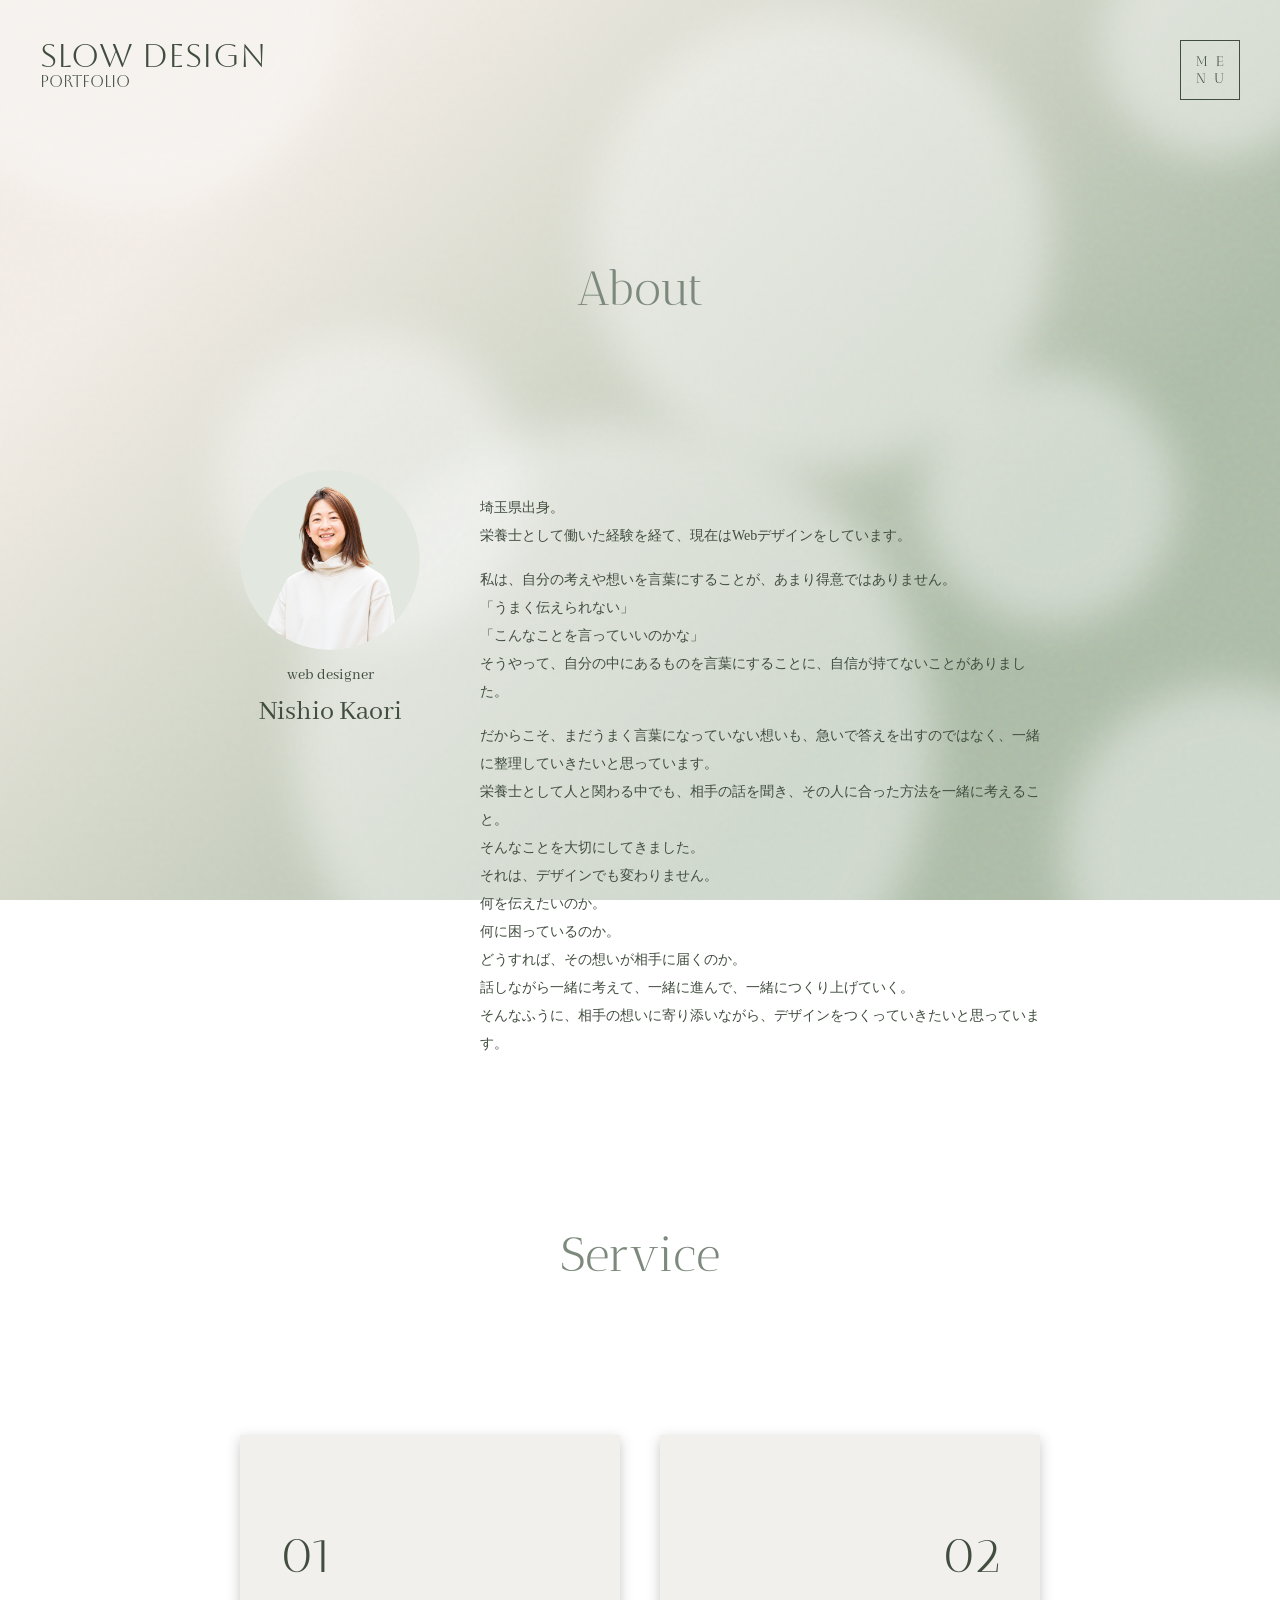
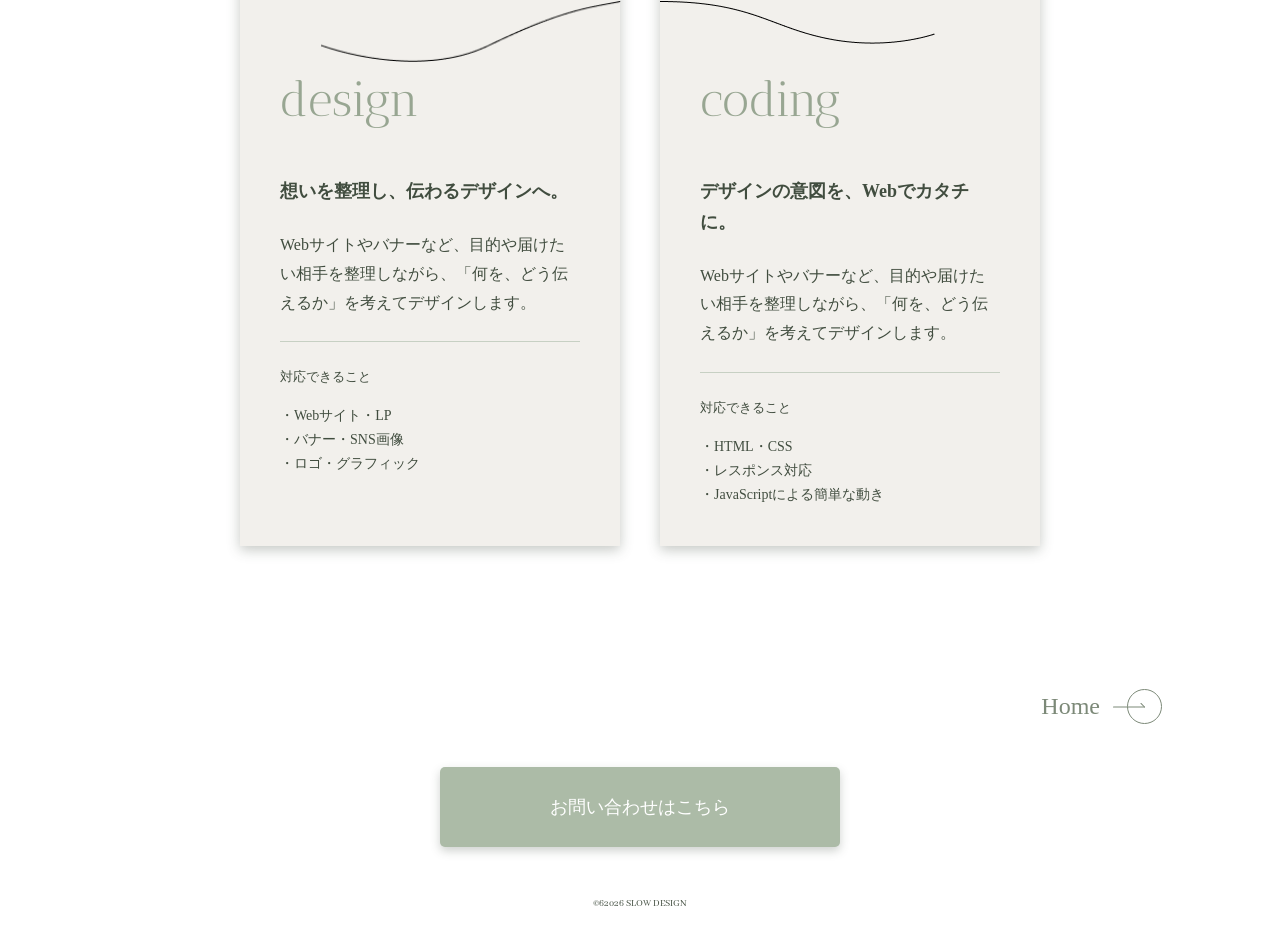
==== commit cda28441: "6回目の修正" ====
--- a/portfolio/about.html
+++ b/portfolio/about.html
@@ -15,6 +15,9 @@
 
 <!-- Title -->
     <title>SLOW DESIGN PORTFOLIO</title>
+
+<!-- favicon -->
+    <link rel="icon" href="images/favicon.png">
 
 </head>
 
@@ -130,7 +133,7 @@
             </a>
         </nav>
 
-        <a class="detail-contact-button" href="index.html#contact">お問い合わせはこちら</a>
+        <a class="detail-contact-button" href="contact.html">お問い合わせはこちら</a>
 
         <small class="detail-copyright">&copy;62026 SLOW DESIGN</small>
     </footer>
--- a/portfolio/css/style.css
+++ b/portfolio/css/style.css
@@ -49,6 +49,36 @@
         #ACBBA7 100%
     );
 }
+
+.background span {
+    translate: 0 0;
+    transition: transform 2.6s ease, opacity 2.6s ease;
+}
+
+.background.mist-hidden span {
+    animation: mist-flow-up 7s ease-in forwards;
+}
+
+.background.mist-hidden span:nth-child(1) { transition-delay: 0s; }
+.background.mist-hidden span:nth-child(2) { transition-delay: 0.5s; }
+.background.mist-hidden span:nth-child(3) { transition-delay: 1s; }
+.background.mist-hidden span:nth-child(4) { transition-delay: 1.5s; }
+.background.mist-hidden span:nth-child(5) { transition-delay: 2s; }
+.background.mist-hidden span:nth-child(6) { transition-delay: 2.5s; }
+.background.mist-hidden span:nth-child(7) { transition-delay: 3s; }
+
+@keyframes mist-flow-up {
+    from {
+        transform: translateY(0) scale(1);
+        opacity: 0.45;
+    }
+
+    to {
+        transform: translateY(-110vh) scale(0.9);
+        opacity: 0;
+    }
+}
+
 
 /* 霞んだ丸 */
 .background span {
@@ -117,8 +147,20 @@
     }
 
     to {
-        transform:translate(22px, -18px) scale(1.15s);
-    }
+        transform:translate(22px, -18px) scale(1.15);
+    }
+}
+
+
+.background::after {
+    position: absolute;
+    inset: 0;
+    z-index: 1;
+    content: "";
+    pointer-events: none;
+    opacity: 0.25;
+    mix-blend-mode: soft-light;
+    background-image: url("data:image/svg+xml,%3Csvg viewBox='0 0 180 180' xmlns='http://www.w3.org/2000/svg'%3E%3Cfilter id='n'%3E%3CfeTurbulence type='fractalNoise' baseFrequency='.9' numOctaves='3' stitchTiles='stitch'/%3E%3C/filter%3E%3Crect width='100%25' height='100%25' filter='url(%23n)' opacity='.9'/%3E%3C/svg%3E");
 }
 
 /*==========
@@ -367,7 +409,6 @@
 .more-button {
     display: flex;
     align-items: center;
-    /*justify-content: center;*/
     padding-left: 43px;
     width: 180px;
     min-height: 36px;
@@ -420,29 +461,142 @@
 .more-arrow::after {
     transition: background-color 0.3s ease, border-color 0.3s ease;
 }
-
-.more-button:hover {
-    background-color: #7C8978;
-    color: #F2F0EC;
-}
-
-.more-button:hover .more-arrow {
-    background-color: #fff;
-}
-.more-button:hover .more-arrow::after {
-    border-color: #F2F0EC;
-}
-
+@media (hover: hover) and (pointer: fine) {
+    .more-button:hover,
+    .more-button:focus-visible {
+        transform: scale(1.05);
+        background-color: #7C8978;
+        color: #F2F0EC;
+    }
+
+    .more-button:hover .more-arrow {
+        background-color: #F2F0EC;
+    }
+    .more-button:hover .more-arrow::after {
+        border-color: #F2F0EC;
+    }
+}
+
+@media (hover: none) and (pointer: coarse) {
+    .more-button:active {
+        transform: scale(1.05);
+        background-color: #7c8978;
+        color: #F2F0EC;
+    }
+
+    .more-button:active .more-arrow {
+        background-color: #F2F0EC;
+    }
+
+    .more-button:active .more-arrow::after {
+        border-color: #F2F0EC;
+    }
+}
+
+/*
 .more-button:hover,
 .more-button:focus-visible {
     transform: scale(1.05);
 }
-
+*/
 
 
 /*=============
 works
 ==============*/
+.works {
+    position: relative;
+    margin-top: 240px;
+}
+
+.works-title {
+    position: absolute;
+    top: 0;
+    left: 15%;
+    margin: 0;
+    color: #fbfbfb;
+    font-size: 64px;
+    font-weight: 400;
+    line-height: 1;
+    writing-mode: vertical-rl;
+}
+
+.works-content {
+    width: min(800px, calc(100% - 64px));
+    margin-inline: auto;
+}
+
+.works-mate {
+    display: flex;
+    flex-direction: column;
+    width: 100%;
+}
+
+.works-track {
+    width: min(650px, 100%);
+    margin-left: 6vw;
+    display: flex;
+    box-sizing: border-box;
+    gap: 16px;
+    overflow-x: auto;
+    padding: 0 7% 20px;
+    scroll-padding-inline: 8%;
+    scroll-snap-type: x mandatory;
+    overscroll-behavior-x: contain;
+    scrollbar-width: thin;
+    scrollbar-color: #7c8978 transparent;
+}
+
+.works-track::-webkit-scrollbar-track {
+    background: transparent;
+    border-radius: 10px;
+    margin-inline: 80%;
+}
+
+.works-track::-webkit-scrollbar-thumb {
+    background: #7C8978;
+    border-radius: 10px;
+}
+
+.works-slide {
+    flex: 0 0 100%;
+    scroll-snap-align: center;
+}
+
+.works-category {
+    margin: 0 0 12px;
+    color: #444d3f;
+    font-family: "Antic Didone", serif;
+    font-size: 32px;
+    font-weight: 400;
+}
+
+.works-image {
+    display: grid;
+    min-height: 240px;
+    place-items: center;
+    overflow: hidden;
+    border-radius: 10px;
+}
+
+.works-image img {
+    display: block;
+    width: 100%;
+    height: auto;
+    object-fit: contain;
+}
+
+.works-caption {
+    margin: 12px 0 0;
+    text-align: right;
+}
+
+.works-more {
+    justify-content: flex-start;
+    margin: 42px 0 0 auto;
+    align-self: flex-end;
+}
+/*
 .works {
     position: relative;
     margin-top: 240px;
@@ -522,6 +676,8 @@
     height: auto;
     object-fit: contain;
 }
+*/
+
 
 /* スライダー矢印 */
 .works-arrow {
@@ -852,7 +1008,7 @@
     place-items: center;
     overflow: hidden;
     background: #ACBBA7;
-    color: #F2F0EC;
+    color: #f2f0eccf;
 }
 
 .loader-content {
@@ -949,6 +1105,62 @@
 
 
 
+
+/* TOPページのアニメーション開始 */
+body.home-page .fv-copy-main,
+body.home-page .fv-copy-sub,
+body.home-page .header-logo,
+body.home-page .menu-button {
+    opacity: 0;
+}
+
+body.home-page .fv-copy-main,
+body.home-page .fv-copy-sub {
+    filter: blur(12px);
+}
+
+body.home-page .header-logo {
+    transform: translateX(-40px);
+}
+
+body.home-page .menu-button {
+    transform: translateX(40px);
+}
+
+body.home-page.fv-animations-started .fv-copy-main {
+    animation: fv-copy-reveal 1.5s ease-out forwards;
+}
+
+body.home-page.fv-animations-started .fv-copy-sub {
+    animation: fv-copy-reveal 1.0s ease-out 1.3s forwards;
+}
+
+body.home-page.fv-animations-started .header-logo,
+body.home-page.fv-animations-started .menu-button {
+    animation: fv-header-enter 0.9s ease-out 2.0s forwards;
+}
+
+@keyframes fv-copy-reveal {
+    to {
+        opacity: 1;
+        filter: blur(0);
+    }
+}
+
+@keyframes fv-header-enter {
+    to {
+        opacity: 1;
+        transform: translateX(0);
+    }
+}
+
+
+
+
+
+
+
+
 /* sp */
 @media (max-width: 767px) {
 
@@ -1004,6 +1216,8 @@
     width: 47vw;
     animation-delay: -4s;
 }
+
+
 
 @keyframes background-mist-float {
     from {
@@ -1090,14 +1304,51 @@
     }
 
 /* Works */
-    .works {
-        margin-top: 140px;
+    .works-track {
+        gap: 12px;
+        padding-inline: 6%;
+        scroll-padding-inline: 6%;
+    }
+
+    .works-slide {
+        flex-basis: 88%;
+    }
+
+    .works-category {
+        font-size: 20px;
+    }
+
+    .works-image {
+        min-height: 130px;
+    }
+
+    .works-image img {
+        width: 90%;
     }
 
     .works-title {
         position: absolute;
         left: -23px;
         font-size: 20vw;
+        z-index: 0;
+    }
+
+    .works-caption {
+        font-size: 14px;
+    }
+
+    .works-track {
+        margin-left: 4vw;
+    }
+/*
+    .works {
+        margin-top: 140px;
+    }
+
+    .works-title {
+        position: absolute;
+        left: -23px;
+        font-size: 20vw;
     }
 
     .works-content {
@@ -1143,7 +1394,7 @@
     .works-more {
         margin: 100px auto 0;
 }
-
+*/
 /* service */
     .service-title {
         left: -23px;
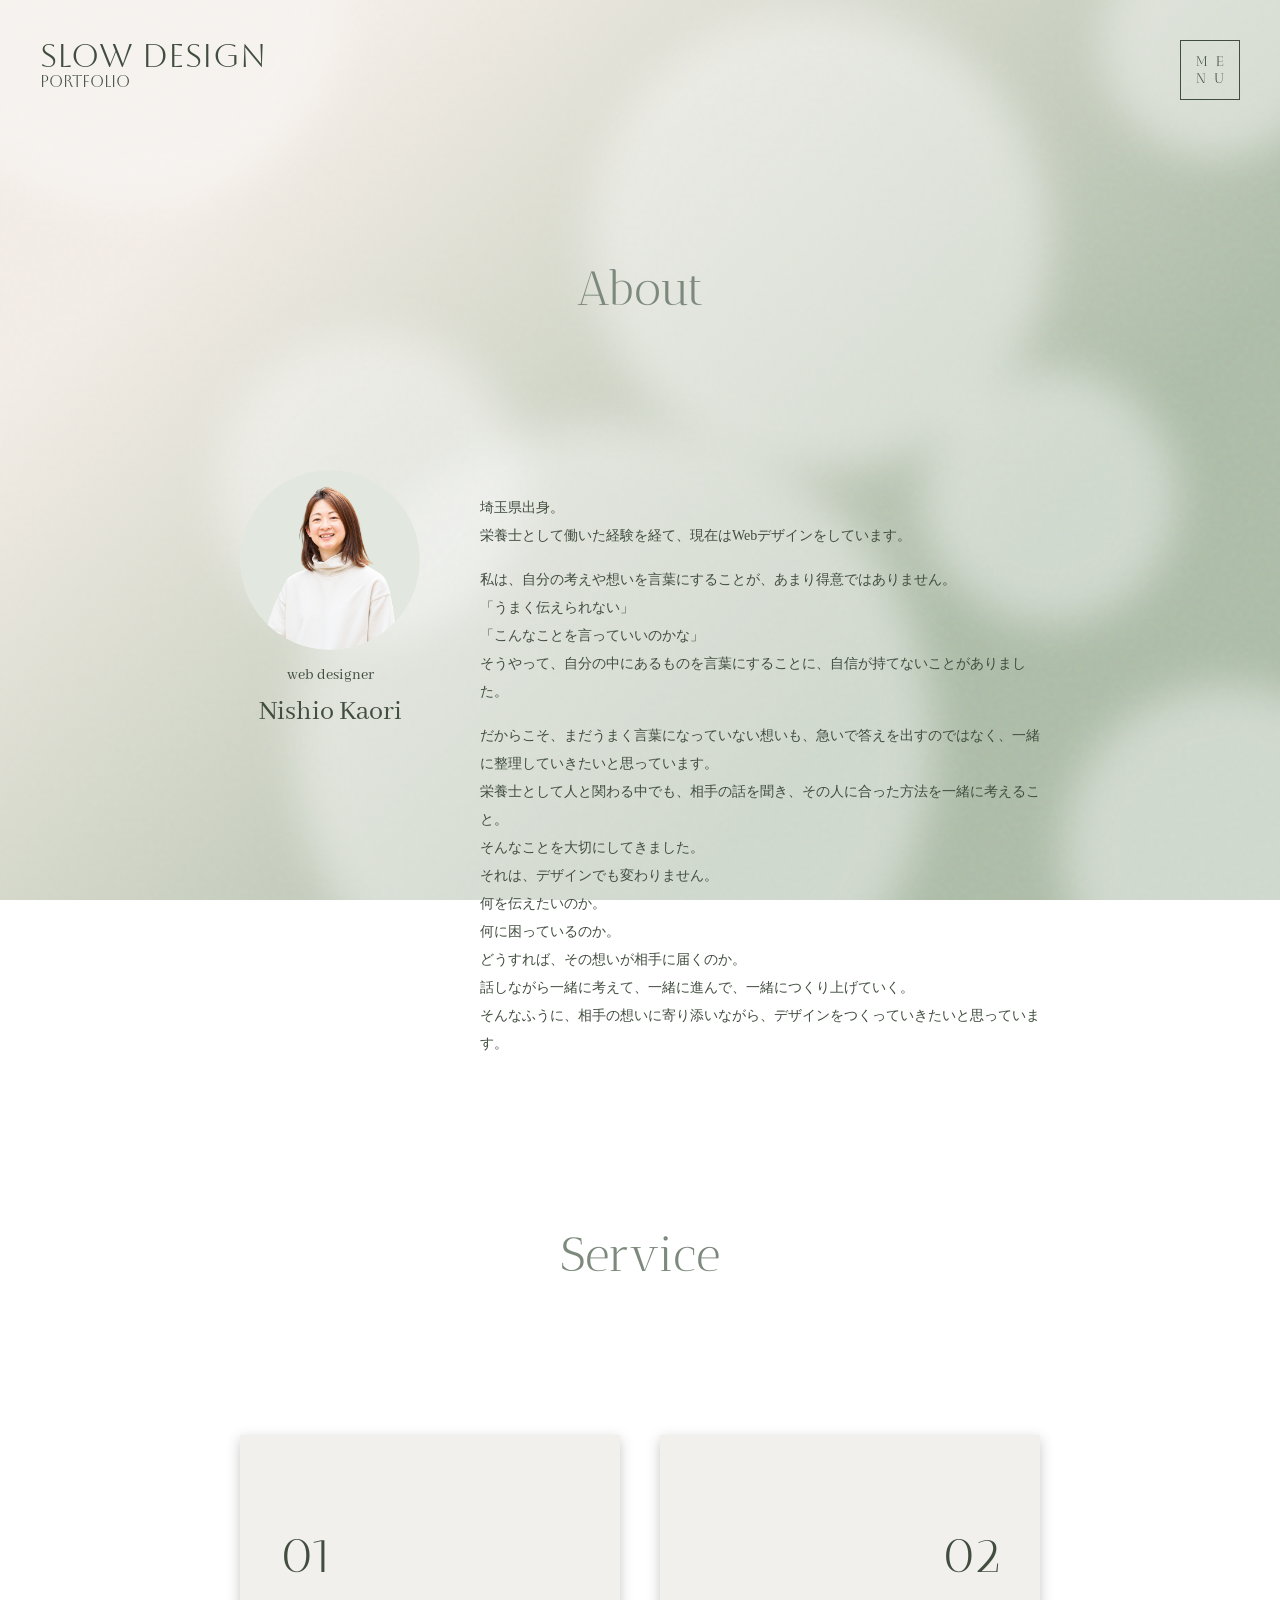
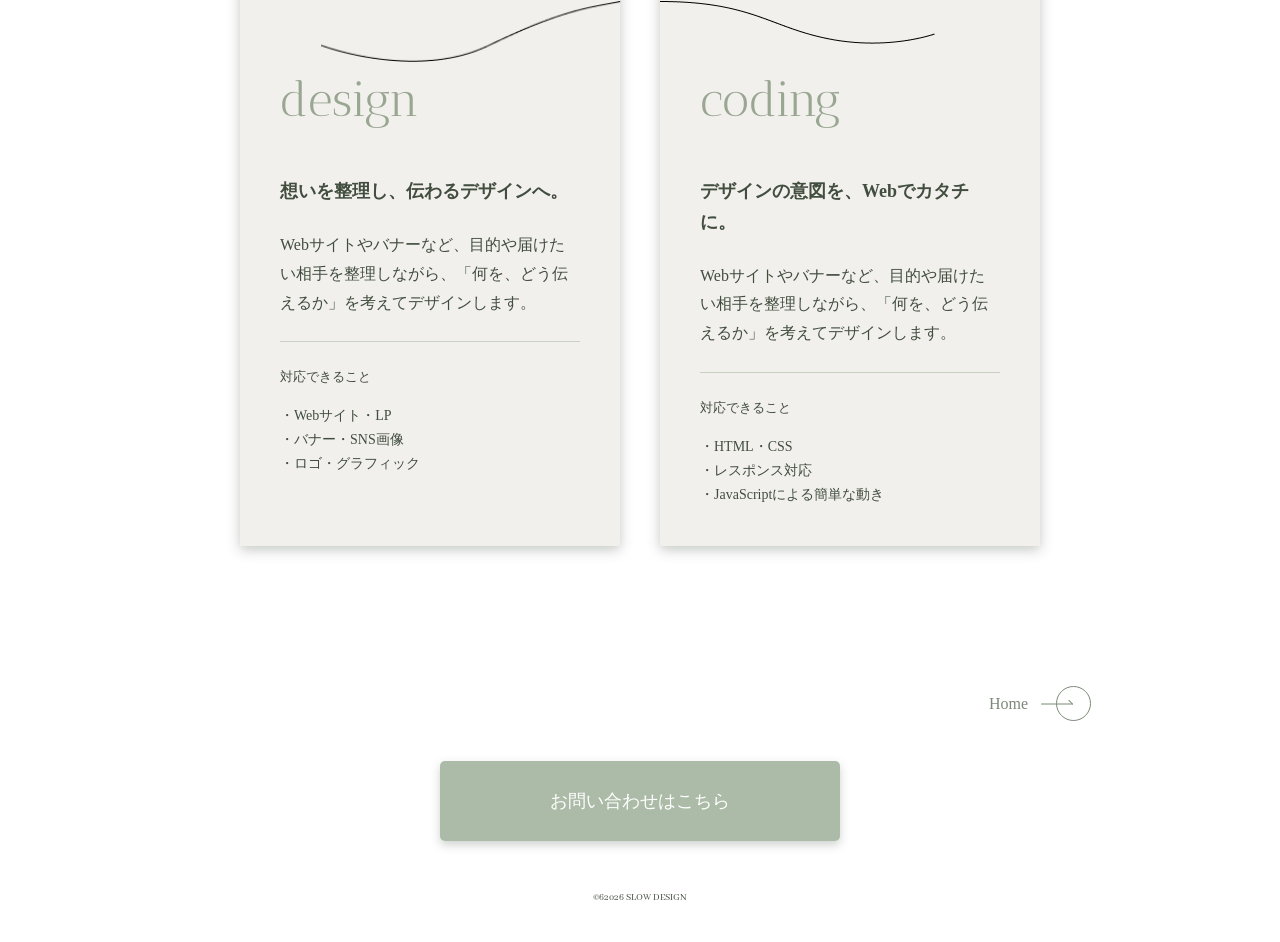
==== commit 34834e4b: "修正" ====
--- a/portfolio/about.html
+++ b/portfolio/about.html
@@ -128,7 +128,7 @@
             <a class="detail-home" href="index.html">
                 <span>Home</span>
                 <span class="detail-allworks-icon detail-home-icon" aria-hidden="true">
-                    <span class="arrow-allworks-icon"></span>
+                    <span class="arrow-home-icon"></span>
                 </span>
             </a>
         </nav>
--- a/portfolio/css/about.css
+++ b/portfolio/css/about.css
@@ -377,32 +377,42 @@
     content: "・";
 }
 
-
-/*=================
+/*===============
 footer
-=================*/
+===============*/
 .detail-footer {
     position: relative;
     z-index: 1;
     padding: 140px 0 28px;
 }
 
+
 .detail-footer-nav {
     display: flex;
-    justify-content: space-between;
-    width: min(100% - 320px, 1080px);
-    margin: 0 160px;
-    color: #7C8978;
-    font-size: 24px;
-}
-
-/* ==================
-左のAll Works の矢印　
-=====================*/
-.detail-allworks {
+    justify-content: flex-end;
+    align-items: center;
+    gap: 12px;
+    width: min(calc(100% - 40px), 800px);
+    margin-inline: auto;
+    box-sizing: border-box;
+}
+
+
+.detail-allworks,
+.detail-home {
     display: flex;
     align-items: center;
     gap: 12px;
+    color: #7C8978;
+    transition: color 0.3s ease;
+}
+
+
+.detail-allworks:hover,
+.detail-allworks:focus-visible,
+.detail-home:hover,
+.detail-home:focus-visible {
+    color: #F2F0EC;
 }
 
 /* 丸の配置の要素 */
@@ -411,66 +421,6 @@
     display: block;
     flex: 0 0 50px;
     height: 35px;
-}
-
-.detail-allworks-icon::before {
-    position: absolute;
-    top: 0;
-    left: 0;
-    width: 35px;
-    height: 35px;
-    border: 1px solid #ACBBA7;
-    border-radius: 50%;
-    content: "";
-}
-
-/* 丸の中央から右に伸びる線 */
-.arrow-allworks-icon {
-    position: absolute;
-    top: 50%;
-    left: 17px;
-    width: 32px;
-    height: 1px;
-    border-radius: 9999px;
-    background-color: #acbba7;
-    transform: translateY(-50%);
-}
-
-/* 左向き矢印の上側の線 */
-.arrow-allworks-icon::before {
-    position: absolute;
-    top: 0;
-    left: 0;
-    width: 6px;
-    height: 1px;
-    border-radius: 9999px;
-    background-color: #acbba7;
-    content: "";
-    transform: rotate(-45deg);
-    transform-origin: 0.5px 50%;
-}
-
-
-/*=========
-右のHome 矢印
-============ */
-.detail-home {
-  display: flex;
-  align-items: center;
-  gap: 12px;
-  margin-left: auto;
-  color: #7C8978;
-  transition: color 0.3s ease;
-}
-
-.detail-home:hover,
-.detail-home:focus-visible {
-    color: #F2F0EC;
-}
-
-
-.detail-home-icon {
-  transform: scaleX(-1);
 }
 
 .detail-allworks-icon::before {
@@ -486,11 +436,6 @@
     transition: border-color 0.3s ease;
 }
 
-.detail-home .arrow-allworks-icon,
-.detail-home .arrow-allworks-icon::before {
-    background-color: currentColor;
-    transition: background-color 0.3s ease;
-}
 
 /* 丸の中央から右に伸びる線 */
 .arrow-allworks-icon {
@@ -500,8 +445,10 @@
     width: 32px;
     height: 1px;
     border-radius: 9999px;
-    background-color: #acbba7;
+    background-color: #7C8978;
     transform: translateY(-50%);
+    background-color: currentColor;
+    transition: background-color 0.3s ease;
 }
 
 /* 左向き矢印の上側の線 */
@@ -512,10 +459,51 @@
     width: 6px;
     height: 1px;
     border-radius: 9999px;
-    background-color: #acbba7;
+    background-color: #7C8978;
     content: "";
     transform: rotate(-45deg);
     transform-origin: 0.5px 50%;
+    background-color: currentColor;
+    transition: background-color 0.3s ease;
+}
+
+.detail-home-icon::before {
+    position: absolute;
+    top: 0;
+    left: 16px;
+    width: 35px;
+    height: 35px;
+    border: 1px solid #7C8978;
+    border-radius: 50%;
+    content: "";
+    transition: border-color 0.3s ease;
+}
+
+
+/* 丸の中央から右に伸びる線 */
+.arrow-home-icon {
+    position: absolute;
+    top: 50%;
+    left: 1px;
+    width: 32px;
+    height: 1px;
+    border-radius: 9999px;
+    background-color: #7C8978;
+    transform: translateY(-50%);
+}
+
+/* 左向き矢印の上側の線 */
+.arrow-home-icon::before {
+    position: absolute;
+    top: 0;
+    right: 0;
+    width: 6px;
+    height: 1px;
+    border-radius: 9999px;
+    background-color: #7C8978;
+    content: "";
+    transform: rotate(45deg);
+    transform-origin: calc(100% - 0.5px) 50%;
 }
 
 
